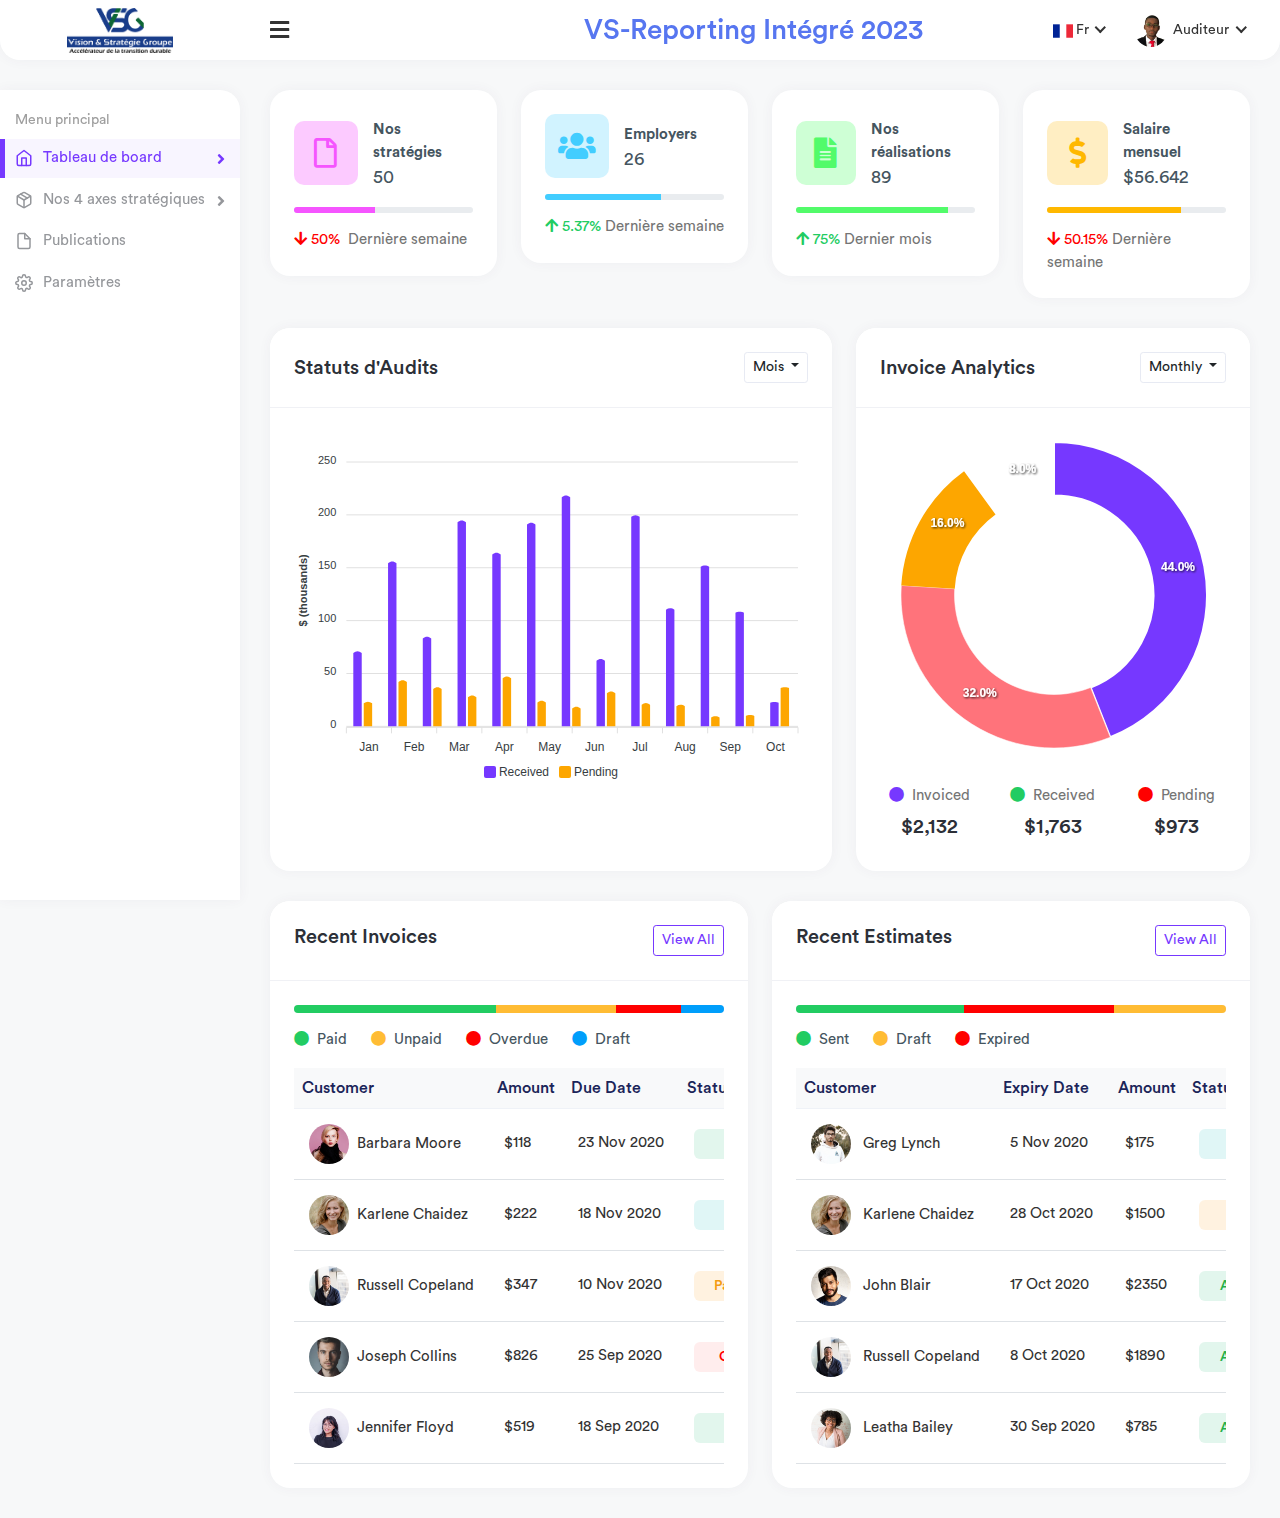
==== index.html @ 3ddac54a "vs_reporting" ====
<!DOCTYPE html>
<html lang="fr">

<head>
    <meta charset="utf-8">
    <meta name="viewport" content="width=device-width, initial-scale=1.0, user-scalable=0">
    <title>VS-Reporting</title>
    <link rel="shortcut icon" href="assets/img/favicon.png">
    <link rel="stylesheet" href="assets/css/bootstrap.min.css">
    <link rel="stylesheet" href="assets/plugins/fontawesome/css/fontawesome.min.css">
    <link rel="stylesheet" href="assets/plugins/fontawesome/css/all.min.css">
    <link rel="stylesheet" href="assets/css/style.css">
</head>
<!-- Header -->

<body class="nk-body bg-lighter npc-default has-sidebar no-touch nk-nio-theme">
    <div class="main-wrapper">
        <div class="header header-one">
            <div class="header-left header-left-one">
                <a href="index.html" class="logo">
                    <img src="assets/img/logoVSG.png" alt="Logo">
                </a>
                <a href="index.html" class="white-logo">
                    <img src="assets/img/logoVSG.png" alt="Logo">
                </a>
                <a href="index.html" class="logo logo-small">
                    <img src="assets/img/SIGLE.png" alt="Logo" width="30" height="30">
                </a>
            </div>
            <a href="javascript:void(0);" id="toggle_btn">
                <i class="fas fa-bars"></i>
            </a>
            <div class="top-nav-search">
                <h3>VS-Reporting Intégré 2023</h3>
            </div>
            <ul class="nav nav-tabs user-menu">
                <li class="nav-item dropdown has-arrow flag-nav">
                    <a class="nav-link dropdown-toggle" data-bs-toggle="dropdown" href="#" role="button">
                        <img src="assets/img/flags/fr.png" alt="" height="20"> <span>Fr</span>
                    </a>
                    <div class="dropdown-menu dropdown-menu-right">
                        <a href="javascript:void(0);" class="dropdown-item">
                            <img src="assets/img/flags/us.png" alt="" height="16"> Eng
                        </a>
                    </div>
                </li>

                <li class="nav-item dropdown has-arrow main-drop">
                    <a href="#" class="dropdown-toggle nav-link" data-bs-toggle="dropdown">
                        <span class="user-img">
                            <img src="assets/img/profiles/Jeh.jpg" alt="">
                            <span class="status online"></span>
                        </span>
                        <span>Auditeur</span>
                    </a>
                    <div class="dropdown-menu">
                        <a class="dropdown-item" href="profile.html"><i data-feather="user" class="me-1"></i>
                            Profile</a>
                        <a class="dropdown-item" href="settings.html"><i data-feather="settings" class="me-1"></i>
                            Paramètres</a>
                        <a class="dropdown-item" href="login.html"><i data-feather="log-out" class="me-1"></i>
                            Se déconnecter</a>
                    </div>
                </li>
            </ul>
        </div>

        <div class="sidebar" id="sidebar">
            <div class="sidebar-inner slimscroll">
                <div id="sidebar-menu" class="sidebar-menu">
                    <ul>
                        <li class="menu-title"><span>Menu principal</span></li>
                        <li class="submenu active">
                            <a href="index.html"><i data-feather="home"></i> <span>Tableau de board</span>
                                <span class="menu-arrow"></span>
                            </a>
                            <ul>
                                <li><a href="invoices.html">Message du Directeur</a></li>
                                <li><a href="invoice-grid.html">Présentation RSE Reporting</a></li>
                            </ul>
                        </li>
                        <li class="submenu">
                            <a href=""><i data-feather="package"></i> <span>Nos 4 axes stratégiques</span>
                                <span class="menu-arrow"></span>
                            </a>
                            <ul>
                                <li><a href="invoices.html">Gouvernance</a></li>
                                <li><a href="invoice-grid.html">Société</a></li>
                                <li><a href="invoice-grid.html">Environnement</a></li>
                                <li><a href="invoice-grid.html">Economie</a></li>
                            </ul>
                        </li>
                        <li>
                            <a href="invoice-items.html"><i data-feather="file"></i> <span>Publications</span></a>
                        </li>
                        
                        <li>
                            <a href="settings.html"><i data-feather="settings"></i> <span>Paramètres</span></a>
                        </li>
                    </ul>
                </div>
            </div>
        </div>

        <div class="page-wrapper">
            <div class="content container-fluid">
                <div class="row">
                    <div class="col-xl-3 col-sm-6 col-12">
                        <div class="card">
                            <div class="card-body">
                                <div class="dash-widget-header">
                                    <span class="dash-widget-icon bg-4">
                                        <i class="far fa-file"></i>
                                    </span>
                                    <div class="dash-count">
                                        <div class="dash-title">Nos stratégies</div>
                                        <div class="dash-counts">
                                            <p>50</p>
                                        </div>
                                    </div>
                                </div>
                                <div class="progress progress-sm mt-3">
                                    <div class="progress-bar bg-8" role="progressbar" style="width: 45%"
                                        aria-valuenow="75" aria-valuemin="0" aria-valuemax="100"></div>
                                </div>
                                <p class="text-muted mt-3 mb-0"><span class="text-danger me-1"><i
                                            class="fas fa-arrow-down me-1"></i>50%</span> Dernière semaine</p>
                            </div>
                        </div>
                    </div>
                    <div class="col-xl-3 col-sm-6 col-12">
                        <div class="card">
                            <div class="card-body">
                                <div class="dash-widget-header">
                                    <span class="dash-widget-icon bg-2">
                                        <i class="fas fa-users"></i>
                                    </span>
                                    <div class="dash-count">
                                        <div class="dash-title">Employers</div>
                                        <div class="dash-counts">
                                            <p>26</p>
                                        </div>
                                    </div>
                                </div>
                                <div class="progress progress-sm mt-3">
                                    <div class="progress-bar bg-6" role="progressbar" style="width: 65%"
                                        aria-valuenow="75" aria-valuemin="0" aria-valuemax="100"></div>
                                </div>
                                <p class="text-muted mt-3 mb-0"><span class="text-success me-1"><i
                                    class="fas fa-arrow-up me-1"></i>5.37%</span>Dernière semaine</p>
                            </div>
                        </div>
                    </div>
                    <div class="col-xl-3 col-sm-6 col-12">
                        <div class="card">
                            <div class="card-body">
                                <div class="dash-widget-header">
                                    <span class="dash-widget-icon bg-3">
                                        <i class="fas fa-file-alt"></i>
                                    </span>
                                    <div class="dash-count">
                                        <div class="dash-title">Nos réalisations</div>
                                        <div class="dash-counts">
                                            <p>89</p>
                                        </div>
                                    </div>
                                </div>
                                <div class="progress progress-sm mt-3">
                                    <div class="progress-bar bg-7" role="progressbar" style="width: 85%"
                                        aria-valuenow="75" aria-valuemin="0" aria-valuemax="100"></div>
                                </div>
                                <p class="text-muted mt-3 mb-0"><span class="text-success me-1"><i
                                    class="fas fa-arrow-up me-1"></i>75%</span>Dernier mois</p>
                            </div>
                        </div>
                    </div>
                    <div class="col-xl-3 col-sm-6 col-12">
                        <div class="card">
                            <div class="card-body">
                                <div class="dash-widget-header">
                                    <span class="dash-widget-icon bg-1">
                                        <i class="fas fa-dollar-sign"></i>
                                    </span>
                                    <div class="dash-count">
                                        <div class="dash-title">Salaire mensuel</div>
                                        <div class="dash-counts">
                                            <p>$56.642</p>
                                        </div>
                                    </div>
                                </div>
                                <div class="progress progress-sm mt-3">
                                    <div class="progress-bar bg-5" role="progressbar" style="width: 75%"
                                        aria-valuenow="75" aria-valuemin="0" aria-valuemax="100"></div>
                                </div>
                                <p class="text-muted mt-3 mb-0"><span class="text-danger me-1"><i
                                    class="fas fa-arrow-down me-1"></i>50.15%</span>Dernière semaine</p>
                            </div>
                        </div>
                    </div>
                </div>
                <div class="row">
                    <div class="col-xl-7 d-flex">
                        <div class="card flex-fill">
                            <div class="card-header">
                                <div class="d-flex justify-content-between align-items-center">
                                    <h5 class="card-title">Statuts d'Audits</h5>
                                    <div class="dropdown">
                                        <button class="btn btn-white btn-sm dropdown-toggle" type="button"
                                            id="dropdownMenuButton" data-bs-toggle="dropdown" aria-expanded="false">
                                            Mois
                                        </button>
                                        <ul class="dropdown-menu" aria-labelledby="dropdownMenuButton">
                                            <li>
                                                <a href="javascript:void(0);" class="dropdown-item">Semaine</a>
                                            </li>
                                            <li>
                                                <a href="javascript:void(0);" class="dropdown-item">Mois</a>
                                            </li>
                                            <li>
                                                <a href="javascript:void(0);" class="dropdown-item">Année</a>
                                            </li>
                                        </ul>
                                    </div>
                                </div>
                            </div>
                            <div class="card-body">
                                <!-- <div class="d-flex align-items-center justify-content-between flex-wrap flex-md-nowrap">
                                    <div class="w-md-100 d-flex align-items-center mb-3 flex-wrap flex-md-nowrap">
                                        <div>
                                            <span>Total Sales</span>
                                            <p class="h3 text-primary me-5">$1000</p>
                                        </div>
                                        <div>
                                            <span>Receipts</span>
                                            <p class="h3 text-success me-5">$1000</p>
                                        </div>
                                        <div>
                                            <span>Expenses</span>
                                            <p class="h3 text-danger me-5">$300</p>
                                        </div>
                                        <div>
                                            <span>Earnings</span>
                                            <p class="h3 text-dark me-5">$700</p>
                                        </div>
                                    </div>
                                </div> -->
                                <div id="sales_chart"></div>
                            </div>
                        </div>
                    </div>
                    <div class="col-xl-5 d-flex">
                        <div class="card flex-fill">
                            <div class="card-header">
                                <div class="d-flex justify-content-between align-items-center">
                                    <h5 class="card-title">Invoice Analytics</h5>
                                    <div class="dropdown">
                                        <button class="btn btn-white btn-sm dropdown-toggle" type="button"
                                            id="dropdownMenuButton1" data-bs-toggle="dropdown" aria-expanded="false">
                                            Monthly
                                        </button>
                                        <ul class="dropdown-menu" aria-labelledby="dropdownMenuButton1">
                                            <li>
                                                <a href="javascript:void(0);" class="dropdown-item">Weekly</a>
                                            </li>
                                            <li>
                                                <a href="javascript:void(0);" class="dropdown-item">Monthly</a>
                                            </li>
                                            <li>
                                                <a href="javascript:void(0);" class="dropdown-item">Yearly</a>
                                            </li>
                                        </ul>
                                    </div>
                                </div>
                            </div>
                            <div class="card-body">
                                <div id="invoice_chart"></div>
                                <div class="text-center text-muted">
                                    <div class="row">
                                        <div class="col-4">
                                            <div class="mt-4">
                                                <p class="mb-2 text-truncate"><i
                                                        class="fas fa-circle text-primary me-1"></i> Invoiced</p>
                                                <h5>$2,132</h5>
                                            </div>
                                        </div>
                                        <div class="col-4">
                                            <div class="mt-4">
                                                <p class="mb-2 text-truncate"><i
                                                        class="fas fa-circle text-success me-1"></i> Received</p>
                                                <h5>$1,763</h5>
                                            </div>
                                        </div>
                                        <div class="col-4">
                                            <div class="mt-4">
                                                <p class="mb-2 text-truncate"><i
                                                        class="fas fa-circle text-danger me-1"></i> Pending</p>
                                                <h5>$973</h5>
                                            </div>
                                        </div>
                                    </div>
                                </div>
                            </div>
                        </div>
                    </div>
                </div>
                <div class="row">
                    <div class="col-md-6 col-sm-6">
                        <div class="card">
                            <div class="card-header">
                                <div class="row">
                                    <div class="col">
                                        <h5 class="card-title">Recent Invoices</h5>
                                    </div>
                                    <div class="col-auto">
                                        <a href="invoices.html" class="btn-right btn btn-sm btn-outline-primary">
                                            View All
                                        </a>
                                    </div>
                                </div>
                            </div>
                            <div class="card-body">
                                <div class="mb-3">
                                    <div class="progress progress-md rounded-pill mb-3">
                                        <div class="progress-bar bg-success" role="progressbar" style="width: 47%"
                                            aria-valuenow="47" aria-valuemin="0" aria-valuemax="100"></div>
                                        <div class="progress-bar bg-warning" role="progressbar" style="width: 28%"
                                            aria-valuenow="28" aria-valuemin="0" aria-valuemax="100"></div>
                                        <div class="progress-bar bg-danger" role="progressbar" style="width: 15%"
                                            aria-valuenow="15" aria-valuemin="0" aria-valuemax="100"></div>
                                        <div class="progress-bar bg-info" role="progressbar" style="width: 10%"
                                            aria-valuenow="10" aria-valuemin="0" aria-valuemax="100"></div>
                                    </div>
                                    <div class="row">
                                        <div class="col-auto">
                                            <i class="fas fa-circle text-success me-1"></i> Paid
                                        </div>
                                        <div class="col-auto">
                                            <i class="fas fa-circle text-warning me-1"></i> Unpaid
                                        </div>
                                        <div class="col-auto">
                                            <i class="fas fa-circle text-danger me-1"></i> Overdue
                                        </div>
                                        <div class="col-auto">
                                            <i class="fas fa-circle text-info me-1"></i> Draft
                                        </div>
                                    </div>
                                </div>
                                <div class="table-responsive">
                                    <table class="table table-stripped table-hover">
                                        <thead class="thead-light">
                                            <tr>
                                                <th>Customer</th>
                                                <th>Amount</th>
                                                <th>Due Date</th>
                                                <th>Status</th>
                                                <th class="text-right">Action</th>
                                            </tr>
                                        </thead>
                                        <tbody>
                                            <tr>
                                                <td>
                                                    <h2 class="table-avatar">
                                                        <a href="profile.html"><img
                                                                class="avatar avatar-sm me-2 avatar-img rounded-circle"
                                                                src="assets/img/profiles/avatar-04.jpg"
                                                                alt="User Image">Barbara Moore</a>
                                                    </h2>
                                                </td>
                                                <td>$118</td>
                                                <td>23 Nov 2020</td>
                                                <td><span class="badge bg-success-light">Paid</span></td>
                                                <td class="text-right">
                                                    <div class="dropdown dropdown-action">
                                                        <a href="#" class="action-icon dropdown-toggle"
                                                            data-bs-toggle="dropdown" aria-expanded="false"><i
                                                                class="fas fa-ellipsis-h"></i></a>
                                                        <div class="dropdown-menu dropdown-menu-right">
                                                            <a class="dropdown-item" href="edit-invoice.html"><i
                                                                    class="far fa-edit me-2"></i>Edit</a>
                                                            <a class="dropdown-item" href="view-invoice.html"><i
                                                                    class="far fa-eye me-2"></i>View</a>
                                                            <a class="dropdown-item" href="javascript:void(0);"><i
                                                                    class="far fa-trash-alt me-2"></i>Delete</a>
                                                            <a class="dropdown-item" href="javascript:void(0);"><i
                                                                    class="far fa-check-circle me-2"></i>Mark as
                                                                sent</a>
                                                            <a class="dropdown-item" href="javascript:void(0);"><i
                                                                    class="far fa-paper-plane me-2"></i>Send Invoice</a>
                                                            <a class="dropdown-item" href="javascript:void(0);"><i
                                                                    class="far fa-copy me-2"></i>Clone Invoice</a>
                                                        </div>
                                                    </div>
                                                </td>
                                            </tr>
                                            <tr>
                                                <td>
                                                    <h2 class="table-avatar">
                                                        <a href="profile.html"><img
                                                                class="avatar avatar-sm me-2 avatar-img rounded-circle"
                                                                src="assets/img/profiles/avatar-06.jpg"
                                                                alt="User Image">Karlene Chaidez</a>
                                                    </h2>
                                                </td>
                                                <td>$222</td>
                                                <td>18 Nov 2020</td>
                                                <td><span class="badge bg-info-light">Sent</span></td>
                                                <td class="text-right">
                                                    <div class="dropdown dropdown-action">
                                                        <a href="#" class="action-icon dropdown-toggle"
                                                            data-bs-toggle="dropdown" aria-expanded="false"><i
                                                                class="fas fa-ellipsis-h"></i></a>
                                                        <div class="dropdown-menu dropdown-menu-right">
                                                            <a class="dropdown-item" href="edit-invoice.html"><i
                                                                    class="far fa-edit me-2"></i>Edit</a>
                                                            <a class="dropdown-item" href="view-invoice.html"><i
                                                                    class="far fa-eye me-2"></i>View</a>
                                                            <a class="dropdown-item" href="javascript:void(0);"><i
                                                                    class="far fa-trash-alt me-2"></i>Delete</a>
                                                            <a class="dropdown-item" href="javascript:void(0);"><i
                                                                    class="far fa-check-circle me-2"></i>Mark as
                                                                sent</a>
                                                            <a class="dropdown-item" href="javascript:void(0);"><i
                                                                    class="far fa-paper-plane me-2"></i>Send Invoice</a>
                                                            <a class="dropdown-item" href="javascript:void(0);"><i
                                                                    class="far fa-copy me-2"></i>Clone Invoice</a>
                                                        </div>
                                                    </div>
                                                </td>
                                            </tr>
                                            <tr>
                                                <td>
                                                    <h2 class="table-avatar">
                                                        <a href="profile.html"><img
                                                                class="avatar avatar-sm me-2 avatar-img rounded-circle"
                                                                src="assets/img/profiles/avatar-08.jpg"
                                                                alt="User Image">Russell Copeland</a>
                                                    </h2>
                                                </td>
                                                <td>$347</td>
                                                <td>10 Nov 2020</td>
                                                <td><span class="badge bg-warning-light">Partially Paid</span></td>
                                                <td class="text-right">
                                                    <div class="dropdown dropdown-action">
                                                        <a href="#" class="action-icon dropdown-toggle"
                                                            data-bs-toggle="dropdown" aria-expanded="false"><i
                                                                class="fas fa-ellipsis-h"></i></a>
                                                        <div class="dropdown-menu dropdown-menu-right">
                                                            <a class="dropdown-item" href="edit-invoice.html"><i
                                                                    class="far fa-edit me-2"></i>Edit</a>
                                                            <a class="dropdown-item" href="view-invoice.html"><i
                                                                    class="far fa-eye me-2"></i>View</a>
                                                            <a class="dropdown-item" href="javascript:void(0);"><i
                                                                    class="far fa-trash-alt me-2"></i>Delete</a>
                                                            <a class="dropdown-item" href="javascript:void(0);"><i
                                                                    class="far fa-check-circle me-2"></i>Mark as
                                                                sent</a>
                                                            <a class="dropdown-item" href="javascript:void(0);"><i
                                                                    class="far fa-paper-plane me-2"></i>Send Invoice</a>
                                                            <a class="dropdown-item" href="javascript:void(0);"><i
                                                                    class="far fa-copy me-2"></i>Clone Invoice</a>
                                                        </div>
                                                    </div>
                                                </td>
                                            </tr>
                                            <tr>
                                                <td>
                                                    <h2 class="table-avatar">
                                                        <a href="profile.html"><img
                                                                class="avatar avatar-sm me-2 avatar-img rounded-circle"
                                                                src="assets/img/profiles/avatar-10.jpg"
                                                                alt="User Image">Joseph Collins</a>
                                                    </h2>
                                                </td>
                                                <td>$826</td>
                                                <td>25 Sep 2020</td>
                                                <td><span class="badge bg-danger-light">Overdue</span></td>
                                                <td class="text-right">
                                                    <div class="dropdown dropdown-action">
                                                        <a href="#" class="action-icon dropdown-toggle"
                                                            data-bs-toggle="dropdown" aria-expanded="false"><i
                                                                class="fas fa-ellipsis-h"></i></a>
                                                        <div class="dropdown-menu dropdown-menu-right">
                                                            <a class="dropdown-item" href="edit-invoice.html"><i
                                                                    class="far fa-edit me-2"></i>Edit</a>
                                                            <a class="dropdown-item" href="view-invoice.html"><i
                                                                    class="far fa-eye me-2"></i>View</a>
                                                            <a class="dropdown-item" href="javascript:void(0);"><i
                                                                    class="far fa-trash-alt me-2"></i>Delete</a>
                                                            <a class="dropdown-item" href="javascript:void(0);"><i
                                                                    class="far fa-check-circle me-2"></i>Mark as
                                                                sent</a>
                                                            <a class="dropdown-item" href="javascript:void(0);"><i
                                                                    class="far fa-paper-plane me-2"></i>Send Invoice</a>
                                                            <a class="dropdown-item" href="javascript:void(0);"><i
                                                                    class="far fa-copy me-2"></i>Clone Invoice</a>
                                                        </div>
                                                    </div>
                                                </td>
                                            </tr>
                                            <tr>
                                                <td>
                                                    <h2 class="table-avatar">
                                                        <a href="profile.html"><img
                                                                class="avatar avatar-sm me-2 avatar-img rounded-circle"
                                                                src="assets/img/profiles/avatar-11.jpg"
                                                                alt="User Image">Jennifer Floyd</a>
                                                    </h2>
                                                </td>
                                                <td>$519</td>
                                                <td>18 Sep 2020</td>
                                                <td><span class="badge bg-success-light">Paid</span></td>
                                                <td class="text-right">
                                                    <div class="dropdown dropdown-action">
                                                        <a href="#" class="action-icon dropdown-toggle"
                                                            data-bs-toggle="dropdown" aria-expanded="false"><i
                                                                class="fas fa-ellipsis-h"></i></a>
                                                        <div class="dropdown-menu dropdown-menu-right">
                                                            <a class="dropdown-item" href="edit-invoice.html"><i
                                                                    class="far fa-edit me-2"></i>Edit</a>
                                                            <a class="dropdown-item" href="view-invoice.html"><i
                                                                    class="far fa-eye me-2"></i>View</a>
                                                            <a class="dropdown-item" href="javascript:void(0);"><i
                                                                    class="far fa-trash-alt me-2"></i>Delete</a>
                                                            <a class="dropdown-item" href="javascript:void(0);"><i
                                                                    class="far fa-check-circle me-2"></i>Mark as
                                                                sent</a>
                                                            <a class="dropdown-item" href="javascript:void(0);"><i
                                                                    class="far fa-paper-plane me-2"></i>Send Invoice</a>
                                                            <a class="dropdown-item" href="javascript:void(0);"><i
                                                                    class="far fa-copy me-2"></i>Clone Invoice</a>
                                                        </div>
                                                    </div>
                                                </td>
                                            </tr>
                                        </tbody>
                                    </table>
                                </div>
                            </div>
                        </div>
                    </div>
                    <div class="col-md-6 col-sm-6">
                        <div class="card">
                            <div class="card-header">
                                <div class="row">
                                    <div class="col">
                                        <h5 class="card-title">Recent Estimates</h5>
                                    </div>
                                    <div class="col-auto">
                                        <a href="estimates.html" class="btn-right btn btn-sm btn-outline-primary">
                                            View All
                                        </a>
                                    </div>
                                </div>
                            </div>
                            <div class="card-body">
                                <div class="mb-3">
                                    <div class="progress progress-md rounded-pill mb-3">
                                        <div class="progress-bar bg-success" role="progressbar" style="width: 39%"
                                            aria-valuenow="39" aria-valuemin="0" aria-valuemax="100"></div>
                                        <div class="progress-bar bg-danger" role="progressbar" style="width: 35%"
                                            aria-valuenow="35" aria-valuemin="0" aria-valuemax="100"></div>
                                        <div class="progress-bar bg-warning" role="progressbar" style="width: 26%"
                                            aria-valuenow="26" aria-valuemin="0" aria-valuemax="100"></div>
                                    </div>
                                    <div class="row">
                                        <div class="col-auto">
                                            <i class="fas fa-circle text-success me-1"></i> Sent
                                        </div>
                                        <div class="col-auto">
                                            <i class="fas fa-circle text-warning me-1"></i> Draft
                                        </div>
                                        <div class="col-auto">
                                            <i class="fas fa-circle text-danger me-1"></i> Expired
                                        </div>
                                    </div>
                                </div>
                                <div class="table-responsive">
                                    <table class="table table-hover">
                                        <thead class="thead-light">
                                            <tr>
                                                <th>Customer</th>
                                                <th>Expiry Date</th>
                                                <th>Amount</th>
                                                <th>Status</th>
                                                <th class="text-right">Action</th>
                                            </tr>
                                        </thead>
                                        <tbody>
                                            <tr>
                                                <td>
                                                    <h2 class="table-avatar">
                                                        <a href="profile.html"><img
                                                                class="avatar avatar-sm me-2 avatar-img rounded-circle"
                                                                src="assets/img/profiles/avatar-05.jpg"
                                                                alt="User Image"> Greg Lynch</a>
                                                    </h2>
                                                </td>
                                                <td>5 Nov 2020</td>
                                                <td>$175</td>
                                                <td><span class="badge bg-info-light">Sent</span></td>
                                                <td class="text-right">
                                                    <div class="dropdown dropdown-action">
                                                        <a href="#" class="action-icon dropdown-toggle"
                                                            data-bs-toggle="dropdown" aria-expanded="false"><i
                                                                class="fas fa-ellipsis-h"></i></a>
                                                        <div class="dropdown-menu dropdown-menu-right">
                                                            <a class="dropdown-item" href="edit-invoice.html"><i
                                                                    class="far fa-edit me-2"></i>Edit</a>
                                                            <a class="dropdown-item" href="javascript:void(0);"><i
                                                                    class="far fa-trash-alt me-2"></i>Delete</a>
                                                            <a class="dropdown-item" href="view-estimate.html"><i
                                                                    class="far fa-eye me-2"></i>View</a>
                                                            <a class="dropdown-item" href="javascript:void(0);"><i
                                                                    class="far fa-file-alt me-2"></i>Convert to
                                                                Invoice</a>
                                                            <a class="dropdown-item" href="javascript:void(0);"><i
                                                                    class="far fa-check-circle me-2"></i>Mark as
                                                                sent</a>
                                                            <a class="dropdown-item" href="javascript:void(0);"><i
                                                                    class="far fa-paper-plane me-2"></i>Send
                                                                Estimate</a>
                                                            <a class="dropdown-item" href="javascript:void(0);"><i
                                                                    class="far fa-check-circle me-2"></i>Mark as
                                                                Accepted</a>
                                                            <a class="dropdown-item" href="javascript:void(0);"><i
                                                                    class="far fa-times-circle me-2"></i>Mark as
                                                                Rejected</a>
                                                        </div>
                                                    </div>
                                                </td>
                                            </tr>
                                            <tr>
                                                <td>
                                                    <h2 class="table-avatar">
                                                        <a href="profile.html"><img
                                                                class="avatar avatar-sm me-2 avatar-img rounded-circle"
                                                                src="assets/img/profiles/avatar-06.jpg"
                                                                alt="User Image"> Karlene Chaidez</a>
                                                    </h2>
                                                </td>
                                                <td>28 Oct 2020</td>
                                                <td>$1500</td>
                                                <td><span class="badge bg-warning-light">Expired</span></td>
                                                <td class="text-right">
                                                    <div class="dropdown dropdown-action">
                                                        <a href="#" class="action-icon dropdown-toggle"
                                                            data-bs-toggle="dropdown" aria-expanded="false"><i
                                                                class="fas fa-ellipsis-h"></i></a>
                                                        <div class="dropdown-menu dropdown-menu-right">
                                                            <a class="dropdown-item" href="edit-invoice.html"><i
                                                                    class="far fa-edit me-2"></i>Edit</a>
                                                            <a class="dropdown-item" href="javascript:void(0);"><i
                                                                    class="far fa-trash-alt me-2"></i>Delete</a>
                                                            <a class="dropdown-item" href="view-estimate.html"><i
                                                                    class="far fa-eye me-2"></i>View</a>
                                                            <a class="dropdown-item" href="javascript:void(0);"><i
                                                                    class="far fa-file-alt me-2"></i>Convert to
                                                                Invoice</a>
                                                            <a class="dropdown-item" href="javascript:void(0);"><i
                                                                    class="far fa-check-circle me-2"></i>Mark as
                                                                sent</a>
                                                            <a class="dropdown-item" href="javascript:void(0);"><i
                                                                    class="far fa-paper-plane me-2"></i>Send
                                                                Estimate</a>
                                                            <a class="dropdown-item" href="javascript:void(0);"><i
                                                                    class="far fa-check-circle me-2"></i>Mark as
                                                                Accepted</a>
                                                            <a class="dropdown-item" href="javascript:void(0);"><i
                                                                    class="far fa-times-circle me-2"></i>Mark as
                                                                Rejected</a>
                                                        </div>
                                                    </div>
                                                </td>
                                            </tr>
                                            <tr>
                                                <td>
                                                    <h2 class="table-avatar">
                                                        <a href="profile.html"><img
                                                                class="avatar avatar-sm me-2 avatar-img rounded-circle"
                                                                src="assets/img/profiles/avatar-07.jpg"
                                                                alt="User Image"> John Blair</a>
                                                    </h2>
                                                </td>
                                                <td>17 Oct 2020</td>
                                                <td>$2350</td>
                                                <td><span class="badge bg-success-light">Accepted</span></td>
                                                <td class="text-right">
                                                    <div class="dropdown dropdown-action">
                                                        <a href="#" class="action-icon dropdown-toggle"
                                                            data-bs-toggle="dropdown" aria-expanded="false"><i
                                                                class="fas fa-ellipsis-h"></i></a>
                                                        <div class="dropdown-menu dropdown-menu-right">
                                                            <a class="dropdown-item" href="edit-invoice.html"><i
                                                                    class="far fa-edit me-2"></i>Edit</a>
                                                            <a class="dropdown-item" href="javascript:void(0);"><i
                                                                    class="far fa-trash-alt me-2"></i>Delete</a>
                                                            <a class="dropdown-item" href="view-estimate.html"><i
                                                                    class="far fa-eye me-2"></i>View</a>
                                                            <a class="dropdown-item" href="javascript:void(0);"><i
                                                                    class="far fa-file-alt me-2"></i>Convert to
                                                                Invoice</a>
                                                            <a class="dropdown-item" href="javascript:void(0);"><i
                                                                    class="far fa-check-circle me-2"></i>Mark as
                                                                sent</a>
                                                            <a class="dropdown-item" href="javascript:void(0);"><i
                                                                    class="far fa-paper-plane me-2"></i>Send
                                                                Estimate</a>
                                                            <a class="dropdown-item" href="javascript:void(0);"><i
                                                                    class="far fa-check-circle me-2"></i>Mark as
                                                                Accepted</a>
                                                            <a class="dropdown-item" href="javascript:void(0);"><i
                                                                    class="far fa-times-circle me-2"></i>Mark as
                                                                Rejected</a>
                                                        </div>
                                                    </div>
                                                </td>
                                            </tr>
                                            <tr>
                                                <td>
                                                    <h2 class="table-avatar">
                                                        <a href="profile.html"><img
                                                                class="avatar avatar-sm me-2 avatar-img rounded-circle"
                                                                src="assets/img/profiles/avatar-08.jpg"
                                                                alt="User Image"> Russell Copeland</a>
                                                    </h2>
                                                </td>
                                                <td>8 Oct 2020</td>
                                                <td>$1890</td>
                                                <td><span class="badge bg-success-light">Accepted</span></td>
                                                <td class="text-right">
                                                    <div class="dropdown dropdown-action">
                                                        <a href="#" class="action-icon dropdown-toggle"
                                                            data-bs-toggle="dropdown" aria-expanded="false"><i
                                                                class="fas fa-ellipsis-h"></i></a>
                                                        <div class="dropdown-menu dropdown-menu-right">
                                                            <a class="dropdown-item" href="edit-invoice.html"><i
                                                                    class="far fa-edit me-2"></i>Edit</a>
                                                            <a class="dropdown-item" href="javascript:void(0);"><i
                                                                    class="far fa-trash-alt me-2"></i>Delete</a>
                                                            <a class="dropdown-item" href="view-estimate.html"><i
                                                                    class="far fa-eye me-2"></i>View</a>
                                                            <a class="dropdown-item" href="javascript:void(0);"><i
                                                                    class="far fa-file-alt me-2"></i>Convert to
                                                                Invoice</a>
                                                            <a class="dropdown-item" href="javascript:void(0);"><i
                                                                    class="far fa-check-circle me-2"></i>Mark as
                                                                sent</a>
                                                            <a class="dropdown-item" href="javascript:void(0);"><i
                                                                    class="far fa-paper-plane me-2"></i>Send
                                                                Estimate</a>
                                                            <a class="dropdown-item" href="javascript:void(0);"><i
                                                                    class="far fa-check-circle me-2"></i>Mark as
                                                                Accepted</a>
                                                            <a class="dropdown-item" href="javascript:void(0);"><i
                                                                    class="far fa-times-circle me-2"></i>Mark as
                                                                Rejected</a>
                                                        </div>
                                                    </div>
                                                </td>
                                            </tr>
                                            <tr>
                                                <td>
                                                    <h2 class="table-avatar">
                                                        <a href="profile.html"><img
                                                                class="avatar avatar-sm me-2 avatar-img rounded-circle"
                                                                src="assets/img/profiles/avatar-09.jpg"
                                                                alt="User Image"> Leatha Bailey</a>
                                                    </h2>
                                                </td>
                                                <td>30 Sep 2020</td>
                                                <td>$785</td>
                                                <td><span class="badge bg-success-light">Accepted</span></td>
                                                <td class="text-right">
                                                    <div class="dropdown dropdown-action">
                                                        <a href="#" class="action-icon dropdown-toggle"
                                                            data-bs-toggle="dropdown" aria-expanded="false"><i
                                                                class="fas fa-ellipsis-h"></i></a>
                                                        <div class="dropdown-menu dropdown-menu-right">
                                                            <a class="dropdown-item" href="edit-invoice.html"><i
                                                                    class="far fa-edit me-2"></i>Edit</a>
                                                            <a class="dropdown-item" href="javascript:void(0);"><i
                                                                    class="far fa-trash-alt me-2"></i>Delete</a>
                                                            <a class="dropdown-item" href="view-estimate.html"><i
                                                                    class="far fa-eye me-2"></i>View</a>
                                                            <a class="dropdown-item" href="javascript:void(0);"><i
                                                                    class="far fa-file-alt me-2"></i>Convert to
                                                                Invoice</a>
                                                            <a class="dropdown-item" href="javascript:void(0);"><i
                                                                    class="far fa-check-circle me-2"></i>Mark as
                                                                sent</a>
                                                            <a class="dropdown-item" href="javascript:void(0);"><i
                                                                    class="far fa-paper-plane me-2"></i>Send
                                                                Estimate</a>
                                                            <a class="dropdown-item" href="javascript:void(0);"><i
                                                                    class="far fa-check-circle me-2"></i>Mark as
                                                                Accepted</a>
                                                            <a class="dropdown-item" href="javascript:void(0);"><i
                                                                    class="far fa-times-circle me-2"></i>Mark as
                                                                Rejected</a>
                                                        </div>
                                                    </div>
                                                </td>
                                            </tr>
                                        </tbody>
                                    </table>
                                </div>
                            </div>
                        </div>
                    </div>
                </div>
            </div>
        </div>
    </div>

    <script src="assets/js/jquery-3.6.0.min.js"></script>
    <script src="assets/js/bootstrap.bundle.min.js"></script>
    <script src="assets/js/feather.min.js"></script>
    <script src="assets/plugins/slimscroll/jquery.slimscroll.min.js"></script>
    <script src="assets/plugins/apexchart/apexcharts.min.js"></script>
    <script src="assets/plugins/apexchart/chart-data.js"></script>
    <script src="assets/js/script.js"></script>
</body>

</html>
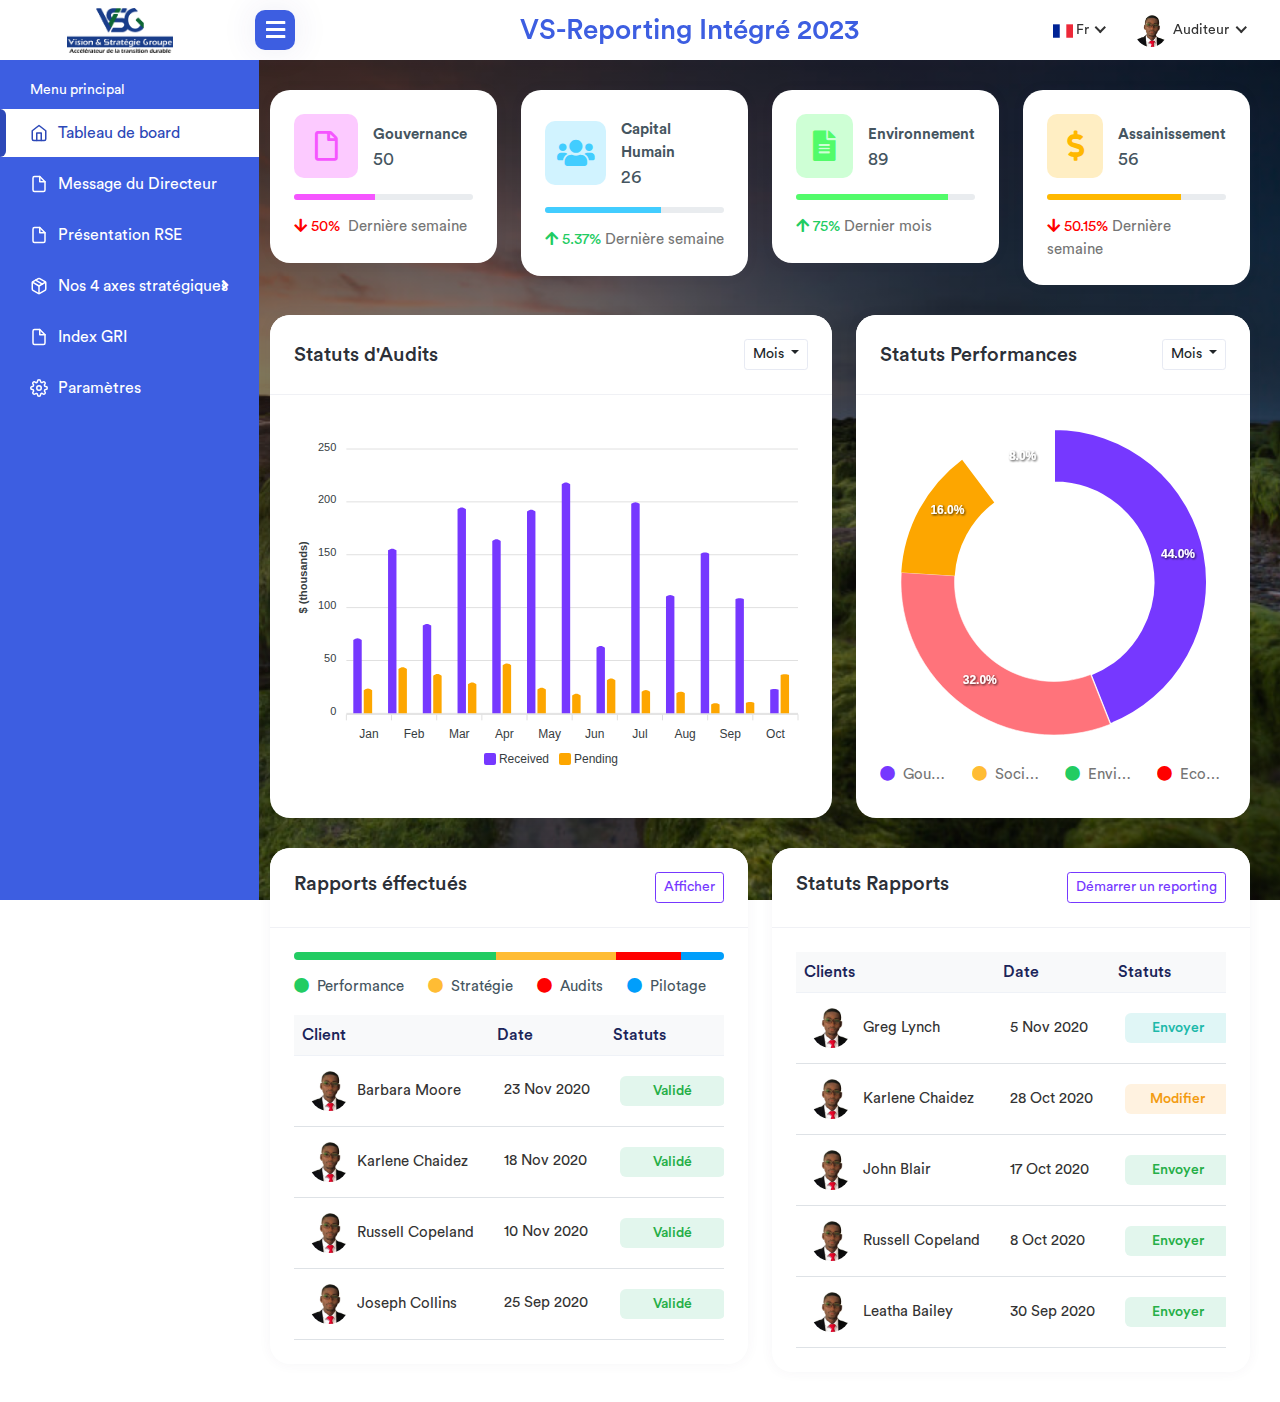
==== commit dfb95cce: "Second commit" ====
--- a/index.html
+++ b/index.html
@@ -1,20 +1,19 @@
 <!DOCTYPE html>
 <html lang="fr">
-
 <head>
     <meta charset="utf-8">
     <meta name="viewport" content="width=device-width, initial-scale=1.0, user-scalable=0">
     <title>VS-Reporting</title>
-    <link rel="shortcut icon" href="assets/img/favicon.png">
+    <link rel="shortcut icon" href="assets/img/SIGLE-FOND.png">
     <link rel="stylesheet" href="assets/css/bootstrap.min.css">
     <link rel="stylesheet" href="assets/plugins/fontawesome/css/fontawesome.min.css">
     <link rel="stylesheet" href="assets/plugins/fontawesome/css/all.min.css">
     <link rel="stylesheet" href="assets/css/style.css">
 </head>
-<!-- Header -->
 
 <body class="nk-body bg-lighter npc-default has-sidebar no-touch nk-nio-theme">
     <div class="main-wrapper">
+        <!-- Header-Menu -->
         <div class="header header-one">
             <div class="header-left header-left-one">
                 <a href="index.html" class="logo">
@@ -64,34 +63,36 @@
                 </li>
             </ul>
         </div>
-
+        <!-- Header-Menu -->
+        
+        <!-- Sidebar-Menu -->
         <div class="sidebar" id="sidebar">
             <div class="sidebar-inner slimscroll">
                 <div id="sidebar-menu" class="sidebar-menu">
                     <ul>
                         <li class="menu-title"><span>Menu principal</span></li>
-                        <li class="submenu active">
-                            <a href="index.html"><i data-feather="home"></i> <span>Tableau de board</span>
-                                <span class="menu-arrow"></span>
-                            </a>
-                            <ul>
-                                <li><a href="invoices.html">Message du Directeur</a></li>
-                                <li><a href="invoice-grid.html">Présentation RSE Reporting</a></li>
-                            </ul>
+                        <li class="active">
+                            <a href="index.html"><i data-feather="home"></i> <span>Tableau de board</span></a>
+                        </li>
+                        <li>
+                            <a href="blog-details.html"><i data-feather="file"></i> <span>Message du Directeur</span></a>
+                        </li>
+                        <li>
+                            <a href="blog.html"><i data-feather="file"></i> <span>Présentation RSE</span></a>
                         </li>
                         <li class="submenu">
                             <a href=""><i data-feather="package"></i> <span>Nos 4 axes stratégiques</span>
                                 <span class="menu-arrow"></span>
                             </a>
                             <ul>
-                                <li><a href="invoices.html">Gouvernance</a></li>
-                                <li><a href="invoice-grid.html">Société</a></li>
-                                <li><a href="invoice-grid.html">Environnement</a></li>
-                                <li><a href="invoice-grid.html">Economie</a></li>
+                                <li><a href="pending-blog.html">Gouvernance</a></li>
+                                <li><a href="pending-blog.html">Société</a></li>
+                                <li><a href="pending-blog.html">Environnement</a></li>
+                                <li><a href="pending-blog.html">Economie</a></li>
                             </ul>
                         </li>
                         <li>
-                            <a href="invoice-items.html"><i data-feather="file"></i> <span>Publications</span></a>
+                            <a href="view-invoice.html"><i data-feather="file"></i> <span>Index GRI</span></a>
                         </li>
                         
                         <li>
@@ -101,6 +102,7 @@
                 </div>
             </div>
         </div>
+        <!-- Sidebar-Menu -->
 
         <div class="page-wrapper">
             <div class="content container-fluid">
@@ -113,7 +115,7 @@
                                         <i class="far fa-file"></i>
                                     </span>
                                     <div class="dash-count">
-                                        <div class="dash-title">Nos stratégies</div>
+                                        <div class="dash-title">Gouvernance</div>
                                         <div class="dash-counts">
                                             <p>50</p>
                                         </div>
@@ -136,7 +138,7 @@
                                         <i class="fas fa-users"></i>
                                     </span>
                                     <div class="dash-count">
-                                        <div class="dash-title">Employers</div>
+                                        <div class="dash-title">Capital Humain</div>
                                         <div class="dash-counts">
                                             <p>26</p>
                                         </div>
@@ -159,7 +161,7 @@
                                         <i class="fas fa-file-alt"></i>
                                     </span>
                                     <div class="dash-count">
-                                        <div class="dash-title">Nos réalisations</div>
+                                        <div class="dash-title">Environnement</div>
                                         <div class="dash-counts">
                                             <p>89</p>
                                         </div>
@@ -182,9 +184,9 @@
                                         <i class="fas fa-dollar-sign"></i>
                                     </span>
                                     <div class="dash-count">
-                                        <div class="dash-title">Salaire mensuel</div>
+                                        <div class="dash-title">Assainissement</div>
                                         <div class="dash-counts">
-                                            <p>$56.642</p>
+                                            <p>56</p>
                                         </div>
                                     </div>
                                 </div>
@@ -224,26 +226,6 @@
                                 </div>
                             </div>
                             <div class="card-body">
-                                <!-- <div class="d-flex align-items-center justify-content-between flex-wrap flex-md-nowrap">
-                                    <div class="w-md-100 d-flex align-items-center mb-3 flex-wrap flex-md-nowrap">
-                                        <div>
-                                            <span>Total Sales</span>
-                                            <p class="h3 text-primary me-5">$1000</p>
-                                        </div>
-                                        <div>
-                                            <span>Receipts</span>
-                                            <p class="h3 text-success me-5">$1000</p>
-                                        </div>
-                                        <div>
-                                            <span>Expenses</span>
-                                            <p class="h3 text-danger me-5">$300</p>
-                                        </div>
-                                        <div>
-                                            <span>Earnings</span>
-                                            <p class="h3 text-dark me-5">$700</p>
-                                        </div>
-                                    </div>
-                                </div> -->
                                 <div id="sales_chart"></div>
                             </div>
                         </div>
@@ -252,21 +234,21 @@
                         <div class="card flex-fill">
                             <div class="card-header">
                                 <div class="d-flex justify-content-between align-items-center">
-                                    <h5 class="card-title">Invoice Analytics</h5>
+                                    <h5 class="card-title">Statuts Performances</h5>
                                     <div class="dropdown">
                                         <button class="btn btn-white btn-sm dropdown-toggle" type="button"
                                             id="dropdownMenuButton1" data-bs-toggle="dropdown" aria-expanded="false">
-                                            Monthly
+                                            Mois
                                         </button>
                                         <ul class="dropdown-menu" aria-labelledby="dropdownMenuButton1">
                                             <li>
-                                                <a href="javascript:void(0);" class="dropdown-item">Weekly</a>
+                                                <a href="javascript:void(0);" class="dropdown-item">Semaines</a>
                                             </li>
                                             <li>
-                                                <a href="javascript:void(0);" class="dropdown-item">Monthly</a>
+                                                <a href="javascript:void(0);" class="dropdown-item">Mois</a>
                                             </li>
                                             <li>
-                                                <a href="javascript:void(0);" class="dropdown-item">Yearly</a>
+                                                <a href="javascript:void(0);" class="dropdown-item">Année</a>
                                             </li>
                                         </ul>
                                     </div>
@@ -276,25 +258,28 @@
                                 <div id="invoice_chart"></div>
                                 <div class="text-center text-muted">
                                     <div class="row">
-                                        <div class="col-4">
-                                            <div class="mt-4">
+                                        <div class="col-3">
+                                            <div class="mt-3">
                                                 <p class="mb-2 text-truncate"><i
-                                                        class="fas fa-circle text-primary me-1"></i> Invoiced</p>
-                                                <h5>$2,132</h5>
+                                                        class="fas fa-circle text-primary me-1"></i> Gouvernance</p>
                                             </div>
                                         </div>
-                                        <div class="col-4">
-                                            <div class="mt-4">
+                                        <div class="col-3">
+                                            <div class="mt-3">
                                                 <p class="mb-2 text-truncate"><i
-                                                        class="fas fa-circle text-success me-1"></i> Received</p>
-                                                <h5>$1,763</h5>
+                                                        class="fas fa-circle text-warning me-1"></i> Société</p>
                                             </div>
                                         </div>
-                                        <div class="col-4">
-                                            <div class="mt-4">
+                                        <div class="col-3">
+                                            <div class="mt-3">
                                                 <p class="mb-2 text-truncate"><i
-                                                        class="fas fa-circle text-danger me-1"></i> Pending</p>
-                                                <h5>$973</h5>
+                                                        class="fas fa-circle text-success me-1"></i> Environnement</p>
+                                            </div>
+                                        </div>
+                                        <div class="col-3">
+                                            <div class="mt-3">
+                                                <p class="mb-2 text-truncate"><i
+                                                        class="fas fa-circle text-danger me-1"></i> Economie</p>
                                             </div>
                                         </div>
                                     </div>
@@ -309,11 +294,11 @@
                             <div class="card-header">
                                 <div class="row">
                                     <div class="col">
-                                        <h5 class="card-title">Recent Invoices</h5>
+                                        <h5 class="card-title">Rapports éffectués</h5>
                                     </div>
                                     <div class="col-auto">
                                         <a href="invoices.html" class="btn-right btn btn-sm btn-outline-primary">
-                                            View All
+                                            Afficher
                                         </a>
                                     </div>
                                 </div>
@@ -332,16 +317,16 @@
                                     </div>
                                     <div class="row">
                                         <div class="col-auto">
-                                            <i class="fas fa-circle text-success me-1"></i> Paid
+                                            <i class="fas fa-circle text-success me-1"></i> Performance
                                         </div>
                                         <div class="col-auto">
-                                            <i class="fas fa-circle text-warning me-1"></i> Unpaid
+                                            <i class="fas fa-circle text-warning me-1"></i> Stratégie
                                         </div>
                                         <div class="col-auto">
-                                            <i class="fas fa-circle text-danger me-1"></i> Overdue
+                                            <i class="fas fa-circle text-danger me-1"></i> Audits
                                         </div>
                                         <div class="col-auto">
-                                            <i class="fas fa-circle text-info me-1"></i> Draft
+                                            <i class="fas fa-circle text-info me-1"></i> Pilotage
                                         </div>
                                     </div>
                                 </div>
@@ -349,10 +334,9 @@
                                     <table class="table table-stripped table-hover">
                                         <thead class="thead-light">
                                             <tr>
-                                                <th>Customer</th>
-                                                <th>Amount</th>
-                                                <th>Due Date</th>
-                                                <th>Status</th>
+                                                <th>Client</th>
+                                                <th>Date</th>
+                                                <th>Statuts</th>
                                                 <th class="text-right">Action</th>
                                             </tr>
                                         </thead>
@@ -362,172 +346,121 @@
                                                     <h2 class="table-avatar">
                                                         <a href="profile.html"><img
                                                                 class="avatar avatar-sm me-2 avatar-img rounded-circle"
-                                                                src="assets/img/profiles/avatar-04.jpg"
+                                                                src="assets/img/profiles/Jeh.jpg"
                                                                 alt="User Image">Barbara Moore</a>
                                                     </h2>
                                                 </td>
-                                                <td>$118</td>
                                                 <td>23 Nov 2020</td>
-                                                <td><span class="badge bg-success-light">Paid</span></td>
-                                                <td class="text-right">
-                                                    <div class="dropdown dropdown-action">
-                                                        <a href="#" class="action-icon dropdown-toggle"
-                                                            data-bs-toggle="dropdown" aria-expanded="false"><i
-                                                                class="fas fa-ellipsis-h"></i></a>
-                                                        <div class="dropdown-menu dropdown-menu-right">
-                                                            <a class="dropdown-item" href="edit-invoice.html"><i
-                                                                    class="far fa-edit me-2"></i>Edit</a>
+                                                <td><span class="badge bg-success-light">Validé</span></td>
+                                                <td class="text-right">
+                                                    <div class="dropdown dropdown-action">
+                                                        <a href="#" class="action-icon dropdown-toggle"
+                                                            data-bs-toggle="dropdown" aria-expanded="false"><i
+                                                                class="fas fa-ellipsis-h"></i></a>
+                                                        <div class="dropdown-menu dropdown-menu-right">
+                                                            <a class="dropdown-item" href="edit-invoice.html"><i
+                                                                    class="far fa-edit me-2"></i>Modifier</a>
                                                             <a class="dropdown-item" href="view-invoice.html"><i
-                                                                    class="far fa-eye me-2"></i>View</a>
-                                                            <a class="dropdown-item" href="javascript:void(0);"><i
-                                                                    class="far fa-trash-alt me-2"></i>Delete</a>
-                                                            <a class="dropdown-item" href="javascript:void(0);"><i
-                                                                    class="far fa-check-circle me-2"></i>Mark as
-                                                                sent</a>
-                                                            <a class="dropdown-item" href="javascript:void(0);"><i
-                                                                    class="far fa-paper-plane me-2"></i>Send Invoice</a>
-                                                            <a class="dropdown-item" href="javascript:void(0);"><i
-                                                                    class="far fa-copy me-2"></i>Clone Invoice</a>
-                                                        </div>
-                                                    </div>
-                                                </td>
-                                            </tr>
-                                            <tr>
-                                                <td>
-                                                    <h2 class="table-avatar">
-                                                        <a href="profile.html"><img
-                                                                class="avatar avatar-sm me-2 avatar-img rounded-circle"
-                                                                src="assets/img/profiles/avatar-06.jpg"
+                                                                    class="far fa-eye me-2"></i>Voir</a>
+                                                            <a class="dropdown-item" href="javascript:void(0);"><i
+                                                                    class="far fa-trash-alt me-2"></i>Supprimer</a>
+                                                            <a class="dropdown-item" href="javascript:void(0);"><i
+                                                                    class="far fa-check-circle me-2"></i>Marquer envoyer</a>
+                                                            <a class="dropdown-item" href="javascript:void(0);"><i
+                                                                    class="far fa-paper-plane me-2"></i>Envoyer</a>
+                                                        </div>
+                                                    </div>
+                                                </td>
+                                            </tr>
+                                            <tr>
+                                                <td>
+                                                    <h2 class="table-avatar">
+                                                        <a href="profile.html"><img
+                                                                class="avatar avatar-sm me-2 avatar-img rounded-circle"
+                                                                src="assets/img/profiles/Jeh.jpg"
                                                                 alt="User Image">Karlene Chaidez</a>
                                                     </h2>
                                                 </td>
-                                                <td>$222</td>
                                                 <td>18 Nov 2020</td>
-                                                <td><span class="badge bg-info-light">Sent</span></td>
-                                                <td class="text-right">
-                                                    <div class="dropdown dropdown-action">
-                                                        <a href="#" class="action-icon dropdown-toggle"
-                                                            data-bs-toggle="dropdown" aria-expanded="false"><i
-                                                                class="fas fa-ellipsis-h"></i></a>
-                                                        <div class="dropdown-menu dropdown-menu-right">
-                                                            <a class="dropdown-item" href="edit-invoice.html"><i
-                                                                    class="far fa-edit me-2"></i>Edit</a>
+                                                <td><span class="badge bg-success-light">Validé</span></td>
+                                                <td class="text-right">
+                                                    <div class="dropdown dropdown-action">
+                                                        <a href="#" class="action-icon dropdown-toggle"
+                                                            data-bs-toggle="dropdown" aria-expanded="false"><i
+                                                                class="fas fa-ellipsis-h"></i></a>
+                                                        <div class="dropdown-menu dropdown-menu-right">
+                                                            <a class="dropdown-item" href="edit-invoice.html"><i
+                                                                    class="far fa-edit me-2"></i>Modifier</a>
                                                             <a class="dropdown-item" href="view-invoice.html"><i
-                                                                    class="far fa-eye me-2"></i>View</a>
-                                                            <a class="dropdown-item" href="javascript:void(0);"><i
-                                                                    class="far fa-trash-alt me-2"></i>Delete</a>
-                                                            <a class="dropdown-item" href="javascript:void(0);"><i
-                                                                    class="far fa-check-circle me-2"></i>Mark as
-                                                                sent</a>
-                                                            <a class="dropdown-item" href="javascript:void(0);"><i
-                                                                    class="far fa-paper-plane me-2"></i>Send Invoice</a>
-                                                            <a class="dropdown-item" href="javascript:void(0);"><i
-                                                                    class="far fa-copy me-2"></i>Clone Invoice</a>
-                                                        </div>
-                                                    </div>
-                                                </td>
-                                            </tr>
-                                            <tr>
-                                                <td>
-                                                    <h2 class="table-avatar">
-                                                        <a href="profile.html"><img
-                                                                class="avatar avatar-sm me-2 avatar-img rounded-circle"
-                                                                src="assets/img/profiles/avatar-08.jpg"
+                                                                    class="far fa-eye me-2"></i>Voir</a>
+                                                            <a class="dropdown-item" href="javascript:void(0);"><i
+                                                                    class="far fa-trash-alt me-2"></i>Supprimer</a>
+                                                            <a class="dropdown-item" href="javascript:void(0);"><i
+                                                                    class="far fa-check-circle me-2"></i>Marquer envoyer</a>
+                                                            <a class="dropdown-item" href="javascript:void(0);"><i
+                                                                    class="far fa-paper-plane me-2"></i>Envoyer</a>
+                                                        </div>
+                                                    </div>
+                                                </td>
+                                            </tr>
+                                            <tr>
+                                                <td>
+                                                    <h2 class="table-avatar">
+                                                        <a href="profile.html"><img
+                                                                class="avatar avatar-sm me-2 avatar-img rounded-circle"
+                                                                src="assets/img/profiles/Jeh.jpg"
                                                                 alt="User Image">Russell Copeland</a>
                                                     </h2>
                                                 </td>
-                                                <td>$347</td>
                                                 <td>10 Nov 2020</td>
-                                                <td><span class="badge bg-warning-light">Partially Paid</span></td>
-                                                <td class="text-right">
-                                                    <div class="dropdown dropdown-action">
-                                                        <a href="#" class="action-icon dropdown-toggle"
-                                                            data-bs-toggle="dropdown" aria-expanded="false"><i
-                                                                class="fas fa-ellipsis-h"></i></a>
-                                                        <div class="dropdown-menu dropdown-menu-right">
-                                                            <a class="dropdown-item" href="edit-invoice.html"><i
-                                                                    class="far fa-edit me-2"></i>Edit</a>
+                                                <td><span class="badge bg-success-light">Validé</span></td>
+                                                <td class="text-right">
+                                                    <div class="dropdown dropdown-action">
+                                                        <a href="#" class="action-icon dropdown-toggle"
+                                                            data-bs-toggle="dropdown" aria-expanded="false"><i
+                                                                class="fas fa-ellipsis-h"></i></a>
+                                                        <div class="dropdown-menu dropdown-menu-right">
+                                                            <a class="dropdown-item" href="edit-invoice.html"><i
+                                                                    class="far fa-edit me-2"></i>Modifier</a>
                                                             <a class="dropdown-item" href="view-invoice.html"><i
-                                                                    class="far fa-eye me-2"></i>View</a>
-                                                            <a class="dropdown-item" href="javascript:void(0);"><i
-                                                                    class="far fa-trash-alt me-2"></i>Delete</a>
-                                                            <a class="dropdown-item" href="javascript:void(0);"><i
-                                                                    class="far fa-check-circle me-2"></i>Mark as
-                                                                sent</a>
-                                                            <a class="dropdown-item" href="javascript:void(0);"><i
-                                                                    class="far fa-paper-plane me-2"></i>Send Invoice</a>
-                                                            <a class="dropdown-item" href="javascript:void(0);"><i
-                                                                    class="far fa-copy me-2"></i>Clone Invoice</a>
-                                                        </div>
-                                                    </div>
-                                                </td>
-                                            </tr>
-                                            <tr>
-                                                <td>
-                                                    <h2 class="table-avatar">
-                                                        <a href="profile.html"><img
-                                                                class="avatar avatar-sm me-2 avatar-img rounded-circle"
-                                                                src="assets/img/profiles/avatar-10.jpg"
+                                                                    class="far fa-eye me-2"></i>Voir</a>
+                                                            <a class="dropdown-item" href="javascript:void(0);"><i
+                                                                    class="far fa-trash-alt me-2"></i>Supprimer</a>
+                                                            <a class="dropdown-item" href="javascript:void(0);"><i
+                                                                    class="far fa-check-circle me-2"></i>Marquer envoyer</a>
+                                                            <a class="dropdown-item" href="javascript:void(0);"><i
+                                                                    class="far fa-paper-plane me-2"></i>Envoyer</a>
+                                                        </div>
+                                                    </div>
+                                                </td>
+                                            </tr>
+                                            <tr>
+                                                <td>
+                                                    <h2 class="table-avatar">
+                                                        <a href="profile.html"><img
+                                                                class="avatar avatar-sm me-2 avatar-img rounded-circle"
+                                                                src="assets/img/profiles/Jeh.jpg"
                                                                 alt="User Image">Joseph Collins</a>
                                                     </h2>
                                                 </td>
-                                                <td>$826</td>
                                                 <td>25 Sep 2020</td>
-                                                <td><span class="badge bg-danger-light">Overdue</span></td>
-                                                <td class="text-right">
-                                                    <div class="dropdown dropdown-action">
-                                                        <a href="#" class="action-icon dropdown-toggle"
-                                                            data-bs-toggle="dropdown" aria-expanded="false"><i
-                                                                class="fas fa-ellipsis-h"></i></a>
-                                                        <div class="dropdown-menu dropdown-menu-right">
-                                                            <a class="dropdown-item" href="edit-invoice.html"><i
-                                                                    class="far fa-edit me-2"></i>Edit</a>
+                                                <td><span class="badge bg-success-light">Validé</span></td>
+                                                <td class="text-right">
+                                                    <div class="dropdown dropdown-action">
+                                                        <a href="#" class="action-icon dropdown-toggle"
+                                                            data-bs-toggle="dropdown" aria-expanded="false"><i
+                                                                class="fas fa-ellipsis-h"></i></a>
+                                                        <div class="dropdown-menu dropdown-menu-right">
+                                                            <a class="dropdown-item" href="edit-invoice.html"><i
+                                                                    class="far fa-edit me-2"></i>Modifier</a>
                                                             <a class="dropdown-item" href="view-invoice.html"><i
-                                                                    class="far fa-eye me-2"></i>View</a>
-                                                            <a class="dropdown-item" href="javascript:void(0);"><i
-                                                                    class="far fa-trash-alt me-2"></i>Delete</a>
-                                                            <a class="dropdown-item" href="javascript:void(0);"><i
-                                                                    class="far fa-check-circle me-2"></i>Mark as
-                                                                sent</a>
-                                                            <a class="dropdown-item" href="javascript:void(0);"><i
-                                                                    class="far fa-paper-plane me-2"></i>Send Invoice</a>
-                                                            <a class="dropdown-item" href="javascript:void(0);"><i
-                                                                    class="far fa-copy me-2"></i>Clone Invoice</a>
-                                                        </div>
-                                                    </div>
-                                                </td>
-                                            </tr>
-                                            <tr>
-                                                <td>
-                                                    <h2 class="table-avatar">
-                                                        <a href="profile.html"><img
-                                                                class="avatar avatar-sm me-2 avatar-img rounded-circle"
-                                                                src="assets/img/profiles/avatar-11.jpg"
-                                                                alt="User Image">Jennifer Floyd</a>
-                                                    </h2>
-                                                </td>
-                                                <td>$519</td>
-                                                <td>18 Sep 2020</td>
-                                                <td><span class="badge bg-success-light">Paid</span></td>
-                                                <td class="text-right">
-                                                    <div class="dropdown dropdown-action">
-                                                        <a href="#" class="action-icon dropdown-toggle"
-                                                            data-bs-toggle="dropdown" aria-expanded="false"><i
-                                                                class="fas fa-ellipsis-h"></i></a>
-                                                        <div class="dropdown-menu dropdown-menu-right">
-                                                            <a class="dropdown-item" href="edit-invoice.html"><i
-                                                                    class="far fa-edit me-2"></i>Edit</a>
-                                                            <a class="dropdown-item" href="view-invoice.html"><i
-                                                                    class="far fa-eye me-2"></i>View</a>
-                                                            <a class="dropdown-item" href="javascript:void(0);"><i
-                                                                    class="far fa-trash-alt me-2"></i>Delete</a>
-                                                            <a class="dropdown-item" href="javascript:void(0);"><i
-                                                                    class="far fa-check-circle me-2"></i>Mark as
-                                                                sent</a>
-                                                            <a class="dropdown-item" href="javascript:void(0);"><i
-                                                                    class="far fa-paper-plane me-2"></i>Send Invoice</a>
-                                                            <a class="dropdown-item" href="javascript:void(0);"><i
-                                                                    class="far fa-copy me-2"></i>Clone Invoice</a>
+                                                                    class="far fa-eye me-2"></i>Voir</a>
+                                                            <a class="dropdown-item" href="javascript:void(0);"><i
+                                                                    class="far fa-trash-alt me-2"></i>Supprimer</a>
+                                                            <a class="dropdown-item" href="javascript:void(0);"><i
+                                                                    class="far fa-check-circle me-2"></i>Marquer envoyer</a>
+                                                            <a class="dropdown-item" href="javascript:void(0);"><i
+                                                                    class="far fa-paper-plane me-2"></i>Envoyer</a>
                                                         </div>
                                                     </div>
                                                 </td>
@@ -543,45 +476,23 @@
                             <div class="card-header">
                                 <div class="row">
                                     <div class="col">
-                                        <h5 class="card-title">Recent Estimates</h5>
+                                        <h5 class="card-title">Statuts Rapports</h5>
                                     </div>
                                     <div class="col-auto">
-                                        <a href="estimates.html" class="btn-right btn btn-sm btn-outline-primary">
-                                            View All
+                                        <a href="add-blog.html" class="btn-right btn btn-sm btn-outline-primary">
+                                            Démarrer un reporting
                                         </a>
                                     </div>
                                 </div>
                             </div>
                             <div class="card-body">
-                                <div class="mb-3">
-                                    <div class="progress progress-md rounded-pill mb-3">
-                                        <div class="progress-bar bg-success" role="progressbar" style="width: 39%"
-                                            aria-valuenow="39" aria-valuemin="0" aria-valuemax="100"></div>
-                                        <div class="progress-bar bg-danger" role="progressbar" style="width: 35%"
-                                            aria-valuenow="35" aria-valuemin="0" aria-valuemax="100"></div>
-                                        <div class="progress-bar bg-warning" role="progressbar" style="width: 26%"
-                                            aria-valuenow="26" aria-valuemin="0" aria-valuemax="100"></div>
-                                    </div>
-                                    <div class="row">
-                                        <div class="col-auto">
-                                            <i class="fas fa-circle text-success me-1"></i> Sent
-                                        </div>
-                                        <div class="col-auto">
-                                            <i class="fas fa-circle text-warning me-1"></i> Draft
-                                        </div>
-                                        <div class="col-auto">
-                                            <i class="fas fa-circle text-danger me-1"></i> Expired
-                                        </div>
-                                    </div>
-                                </div>
                                 <div class="table-responsive">
                                     <table class="table table-hover">
                                         <thead class="thead-light">
                                             <tr>
-                                                <th>Customer</th>
-                                                <th>Expiry Date</th>
-                                                <th>Amount</th>
-                                                <th>Status</th>
+                                                <th>Clients</th>
+                                                <th>Date</th>
+                                                <th>Statuts</th>
                                                 <th class="text-right">Action</th>
                                             </tr>
                                         </thead>
@@ -591,212 +502,142 @@
                                                     <h2 class="table-avatar">
                                                         <a href="profile.html"><img
                                                                 class="avatar avatar-sm me-2 avatar-img rounded-circle"
-                                                                src="assets/img/profiles/avatar-05.jpg"
+                                                                src="assets/img/profiles/Jeh.jpg"
                                                                 alt="User Image"> Greg Lynch</a>
                                                     </h2>
                                                 </td>
                                                 <td>5 Nov 2020</td>
-                                                <td>$175</td>
-                                                <td><span class="badge bg-info-light">Sent</span></td>
-                                                <td class="text-right">
-                                                    <div class="dropdown dropdown-action">
-                                                        <a href="#" class="action-icon dropdown-toggle"
-                                                            data-bs-toggle="dropdown" aria-expanded="false"><i
-                                                                class="fas fa-ellipsis-h"></i></a>
-                                                        <div class="dropdown-menu dropdown-menu-right">
-                                                            <a class="dropdown-item" href="edit-invoice.html"><i
-                                                                    class="far fa-edit me-2"></i>Edit</a>
-                                                            <a class="dropdown-item" href="javascript:void(0);"><i
-                                                                    class="far fa-trash-alt me-2"></i>Delete</a>
+                                                <td><span class="badge bg-info-light">Envoyer</span></td>
+                                                <td class="text-right">
+                                                    <div class="dropdown dropdown-action">
+                                                        <a href="#" class="action-icon dropdown-toggle"
+                                                            data-bs-toggle="dropdown" aria-expanded="false"><i
+                                                                class="fas fa-ellipsis-h"></i></a>
+                                                        <div class="dropdown-menu dropdown-menu-right">
+                                                            <a class="dropdown-item" href="edit-invoice.html"><i
+                                                                    class="far fa-edit me-2"></i>Modifier</a>
+                                                            <a class="dropdown-item" href="javascript:void(0);"><i
+                                                                    class="far fa-trash-alt me-2"></i>Supprimer</a>
                                                             <a class="dropdown-item" href="view-estimate.html"><i
-                                                                    class="far fa-eye me-2"></i>View</a>
-                                                            <a class="dropdown-item" href="javascript:void(0);"><i
-                                                                    class="far fa-file-alt me-2"></i>Convert to
-                                                                Invoice</a>
-                                                            <a class="dropdown-item" href="javascript:void(0);"><i
-                                                                    class="far fa-check-circle me-2"></i>Mark as
-                                                                sent</a>
-                                                            <a class="dropdown-item" href="javascript:void(0);"><i
-                                                                    class="far fa-paper-plane me-2"></i>Send
-                                                                Estimate</a>
-                                                            <a class="dropdown-item" href="javascript:void(0);"><i
-                                                                    class="far fa-check-circle me-2"></i>Mark as
-                                                                Accepted</a>
-                                                            <a class="dropdown-item" href="javascript:void(0);"><i
-                                                                    class="far fa-times-circle me-2"></i>Mark as
-                                                                Rejected</a>
-                                                        </div>
-                                                    </div>
-                                                </td>
-                                            </tr>
-                                            <tr>
-                                                <td>
-                                                    <h2 class="table-avatar">
-                                                        <a href="profile.html"><img
-                                                                class="avatar avatar-sm me-2 avatar-img rounded-circle"
-                                                                src="assets/img/profiles/avatar-06.jpg"
+                                                                    class="far fa-eye me-2"></i>Voir</a>
+                                                            <a class="dropdown-item" href="javascript:void(0);"><i
+                                                                    class="far fa-paper-plane me-2"></i>Envoyer</a>
+                                                        </div>
+                                                    </div>
+                                                </td>
+                                            </tr>
+                                            <tr>
+                                                <td>
+                                                    <h2 class="table-avatar">
+                                                        <a href="profile.html"><img
+                                                                class="avatar avatar-sm me-2 avatar-img rounded-circle"
+                                                                src="assets/img/profiles/Jeh.jpg"
                                                                 alt="User Image"> Karlene Chaidez</a>
                                                     </h2>
                                                 </td>
                                                 <td>28 Oct 2020</td>
-                                                <td>$1500</td>
-                                                <td><span class="badge bg-warning-light">Expired</span></td>
-                                                <td class="text-right">
-                                                    <div class="dropdown dropdown-action">
-                                                        <a href="#" class="action-icon dropdown-toggle"
-                                                            data-bs-toggle="dropdown" aria-expanded="false"><i
-                                                                class="fas fa-ellipsis-h"></i></a>
-                                                        <div class="dropdown-menu dropdown-menu-right">
-                                                            <a class="dropdown-item" href="edit-invoice.html"><i
-                                                                    class="far fa-edit me-2"></i>Edit</a>
-                                                            <a class="dropdown-item" href="javascript:void(0);"><i
-                                                                    class="far fa-trash-alt me-2"></i>Delete</a>
+                                                <td><span class="badge bg-warning-light">Modifier</span></td>
+                                                <td class="text-right">
+                                                    <div class="dropdown dropdown-action">
+                                                        <a href="#" class="action-icon dropdown-toggle"
+                                                            data-bs-toggle="dropdown" aria-expanded="false"><i
+                                                                class="fas fa-ellipsis-h"></i></a>
+                                                        <div class="dropdown-menu dropdown-menu-right">
+                                                            <a class="dropdown-item" href="edit-invoice.html"><i
+                                                                    class="far fa-edit me-2"></i>Modifier</a>
+                                                            <a class="dropdown-item" href="javascript:void(0);"><i
+                                                                    class="far fa-trash-alt me-2"></i>Supprimer</a>
                                                             <a class="dropdown-item" href="view-estimate.html"><i
-                                                                    class="far fa-eye me-2"></i>View</a>
-                                                            <a class="dropdown-item" href="javascript:void(0);"><i
-                                                                    class="far fa-file-alt me-2"></i>Convert to
-                                                                Invoice</a>
-                                                            <a class="dropdown-item" href="javascript:void(0);"><i
-                                                                    class="far fa-check-circle me-2"></i>Mark as
-                                                                sent</a>
-                                                            <a class="dropdown-item" href="javascript:void(0);"><i
-                                                                    class="far fa-paper-plane me-2"></i>Send
-                                                                Estimate</a>
-                                                            <a class="dropdown-item" href="javascript:void(0);"><i
-                                                                    class="far fa-check-circle me-2"></i>Mark as
-                                                                Accepted</a>
-                                                            <a class="dropdown-item" href="javascript:void(0);"><i
-                                                                    class="far fa-times-circle me-2"></i>Mark as
-                                                                Rejected</a>
-                                                        </div>
-                                                    </div>
-                                                </td>
-                                            </tr>
-                                            <tr>
-                                                <td>
-                                                    <h2 class="table-avatar">
-                                                        <a href="profile.html"><img
-                                                                class="avatar avatar-sm me-2 avatar-img rounded-circle"
-                                                                src="assets/img/profiles/avatar-07.jpg"
+                                                                    class="far fa-eye me-2"></i>Voir</a>
+                                                            <a class="dropdown-item" href="javascript:void(0);"><i
+                                                                    class="far fa-paper-plane me-2"></i>Envoyer</a>
+                                                        </div>
+                                                    </div>
+                                                </td>
+                                            </tr>
+                                            <tr>
+                                                <td>
+                                                    <h2 class="table-avatar">
+                                                        <a href="profile.html"><img
+                                                                class="avatar avatar-sm me-2 avatar-img rounded-circle"
+                                                                src="assets/img/profiles/Jeh.jpg"
                                                                 alt="User Image"> John Blair</a>
                                                     </h2>
                                                 </td>
                                                 <td>17 Oct 2020</td>
-                                                <td>$2350</td>
-                                                <td><span class="badge bg-success-light">Accepted</span></td>
-                                                <td class="text-right">
-                                                    <div class="dropdown dropdown-action">
-                                                        <a href="#" class="action-icon dropdown-toggle"
-                                                            data-bs-toggle="dropdown" aria-expanded="false"><i
-                                                                class="fas fa-ellipsis-h"></i></a>
-                                                        <div class="dropdown-menu dropdown-menu-right">
-                                                            <a class="dropdown-item" href="edit-invoice.html"><i
-                                                                    class="far fa-edit me-2"></i>Edit</a>
-                                                            <a class="dropdown-item" href="javascript:void(0);"><i
-                                                                    class="far fa-trash-alt me-2"></i>Delete</a>
+                                                <td><span class="badge bg-success-light">Envoyer</span></td>
+                                                <td class="text-right">
+                                                    <div class="dropdown dropdown-action">
+                                                        <a href="#" class="action-icon dropdown-toggle"
+                                                            data-bs-toggle="dropdown" aria-expanded="false"><i
+                                                                class="fas fa-ellipsis-h"></i></a>
+                                                        <div class="dropdown-menu dropdown-menu-right">
+                                                            <a class="dropdown-item" href="edit-invoice.html"><i
+                                                                    class="far fa-edit me-2"></i>Modifier</a>
+                                                            <a class="dropdown-item" href="javascript:void(0);"><i
+                                                                    class="far fa-trash-alt me-2"></i>Supprimer</a>
                                                             <a class="dropdown-item" href="view-estimate.html"><i
-                                                                    class="far fa-eye me-2"></i>View</a>
-                                                            <a class="dropdown-item" href="javascript:void(0);"><i
-                                                                    class="far fa-file-alt me-2"></i>Convert to
-                                                                Invoice</a>
-                                                            <a class="dropdown-item" href="javascript:void(0);"><i
-                                                                    class="far fa-check-circle me-2"></i>Mark as
-                                                                sent</a>
-                                                            <a class="dropdown-item" href="javascript:void(0);"><i
-                                                                    class="far fa-paper-plane me-2"></i>Send
-                                                                Estimate</a>
-                                                            <a class="dropdown-item" href="javascript:void(0);"><i
-                                                                    class="far fa-check-circle me-2"></i>Mark as
-                                                                Accepted</a>
-                                                            <a class="dropdown-item" href="javascript:void(0);"><i
-                                                                    class="far fa-times-circle me-2"></i>Mark as
-                                                                Rejected</a>
-                                                        </div>
-                                                    </div>
-                                                </td>
-                                            </tr>
-                                            <tr>
-                                                <td>
-                                                    <h2 class="table-avatar">
-                                                        <a href="profile.html"><img
-                                                                class="avatar avatar-sm me-2 avatar-img rounded-circle"
-                                                                src="assets/img/profiles/avatar-08.jpg"
+                                                                    class="far fa-eye me-2"></i>Voir</a>
+                                                            <a class="dropdown-item" href="javascript:void(0);"><i
+                                                                    class="far fa-paper-plane me-2"></i>Envoyer</a>
+                                                        </div>
+                                                    </div>
+                                                </td>
+                                            </tr>
+                                            <tr>
+                                                <td>
+                                                    <h2 class="table-avatar">
+                                                        <a href="profile.html"><img
+                                                                class="avatar avatar-sm me-2 avatar-img rounded-circle"
+                                                                src="assets/img/profiles/Jeh.jpg"
                                                                 alt="User Image"> Russell Copeland</a>
                                                     </h2>
                                                 </td>
                                                 <td>8 Oct 2020</td>
-                                                <td>$1890</td>
-                                                <td><span class="badge bg-success-light">Accepted</span></td>
-                                                <td class="text-right">
-                                                    <div class="dropdown dropdown-action">
-                                                        <a href="#" class="action-icon dropdown-toggle"
-                                                            data-bs-toggle="dropdown" aria-expanded="false"><i
-                                                                class="fas fa-ellipsis-h"></i></a>
-                                                        <div class="dropdown-menu dropdown-menu-right">
-                                                            <a class="dropdown-item" href="edit-invoice.html"><i
-                                                                    class="far fa-edit me-2"></i>Edit</a>
-                                                            <a class="dropdown-item" href="javascript:void(0);"><i
-                                                                    class="far fa-trash-alt me-2"></i>Delete</a>
+                                                <td><span class="badge bg-success-light">Envoyer</span></td>
+                                                <td class="text-right">
+                                                    <div class="dropdown dropdown-action">
+                                                        <a href="#" class="action-icon dropdown-toggle"
+                                                            data-bs-toggle="dropdown" aria-expanded="false"><i
+                                                                class="fas fa-ellipsis-h"></i></a>
+                                                        <div class="dropdown-menu dropdown-menu-right">
+                                                            <a class="dropdown-item" href="edit-invoice.html"><i
+                                                                    class="far fa-edit me-2"></i>Modifier</a>
+                                                            <a class="dropdown-item" href="javascript:void(0);"><i
+                                                                    class="far fa-trash-alt me-2"></i>Supprimer</a>
                                                             <a class="dropdown-item" href="view-estimate.html"><i
-                                                                    class="far fa-eye me-2"></i>View</a>
-                                                            <a class="dropdown-item" href="javascript:void(0);"><i
-                                                                    class="far fa-file-alt me-2"></i>Convert to
-                                                                Invoice</a>
-                                                            <a class="dropdown-item" href="javascript:void(0);"><i
-                                                                    class="far fa-check-circle me-2"></i>Mark as
-                                                                sent</a>
-                                                            <a class="dropdown-item" href="javascript:void(0);"><i
-                                                                    class="far fa-paper-plane me-2"></i>Send
-                                                                Estimate</a>
-                                                            <a class="dropdown-item" href="javascript:void(0);"><i
-                                                                    class="far fa-check-circle me-2"></i>Mark as
-                                                                Accepted</a>
-                                                            <a class="dropdown-item" href="javascript:void(0);"><i
-                                                                    class="far fa-times-circle me-2"></i>Mark as
-                                                                Rejected</a>
-                                                        </div>
-                                                    </div>
-                                                </td>
-                                            </tr>
-                                            <tr>
-                                                <td>
-                                                    <h2 class="table-avatar">
-                                                        <a href="profile.html"><img
-                                                                class="avatar avatar-sm me-2 avatar-img rounded-circle"
-                                                                src="assets/img/profiles/avatar-09.jpg"
+                                                                    class="far fa-eye me-2"></i>Voir</a>
+                                                            <a class="dropdown-item" href="javascript:void(0);"><i
+                                                                    class="far fa-paper-plane me-2"></i>Envoyer</a>
+                                                        </div>
+                                                    </div>
+                                                </td>
+                                            </tr>
+                                            <tr>
+                                                <td>
+                                                    <h2 class="table-avatar">
+                                                        <a href="profile.html"><img
+                                                                class="avatar avatar-sm me-2 avatar-img rounded-circle"
+                                                                src="assets/img/profiles/Jeh.jpg"
                                                                 alt="User Image"> Leatha Bailey</a>
                                                     </h2>
                                                 </td>
                                                 <td>30 Sep 2020</td>
-                                                <td>$785</td>
-                                                <td><span class="badge bg-success-light">Accepted</span></td>
-                                                <td class="text-right">
-                                                    <div class="dropdown dropdown-action">
-                                                        <a href="#" class="action-icon dropdown-toggle"
-                                                            data-bs-toggle="dropdown" aria-expanded="false"><i
-                                                                class="fas fa-ellipsis-h"></i></a>
-                                                        <div class="dropdown-menu dropdown-menu-right">
-                                                            <a class="dropdown-item" href="edit-invoice.html"><i
-                                                                    class="far fa-edit me-2"></i>Edit</a>
-                                                            <a class="dropdown-item" href="javascript:void(0);"><i
-                                                                    class="far fa-trash-alt me-2"></i>Delete</a>
+                                                <td><span class="badge bg-success-light">Envoyer</span></td>
+                                                <td class="text-right">
+                                                    <div class="dropdown dropdown-action">
+                                                        <a href="#" class="action-icon dropdown-toggle"
+                                                            data-bs-toggle="dropdown" aria-expanded="false"><i
+                                                                class="fas fa-ellipsis-h"></i></a>
+                                                        <div class="dropdown-menu dropdown-menu-right">
+                                                            <a class="dropdown-item" href="edit-invoice.html"><i
+                                                                    class="far fa-edit me-2"></i>Modifier</a>
+                                                            <a class="dropdown-item" href="javascript:void(0);"><i
+                                                                    class="far fa-trash-alt me-2"></i>Supprimer</a>
                                                             <a class="dropdown-item" href="view-estimate.html"><i
-                                                                    class="far fa-eye me-2"></i>View</a>
-                                                            <a class="dropdown-item" href="javascript:void(0);"><i
-                                                                    class="far fa-file-alt me-2"></i>Convert to
-                                                                Invoice</a>
-                                                            <a class="dropdown-item" href="javascript:void(0);"><i
-                                                                    class="far fa-check-circle me-2"></i>Mark as
-                                                                sent</a>
-                                                            <a class="dropdown-item" href="javascript:void(0);"><i
-                                                                    class="far fa-paper-plane me-2"></i>Send
-                                                                Estimate</a>
-                                                            <a class="dropdown-item" href="javascript:void(0);"><i
-                                                                    class="far fa-check-circle me-2"></i>Mark as
-                                                                Accepted</a>
-                                                            <a class="dropdown-item" href="javascript:void(0);"><i
-                                                                    class="far fa-times-circle me-2"></i>Mark as
-                                                                Rejected</a>
+                                                                    class="far fa-eye me-2"></i>Voir</a>
+                                                            <a class="dropdown-item" href="javascript:void(0);"><i
+                                                                    class="far fa-paper-plane me-2"></i>Envoyer</a>
                                                         </div>
                                                     </div>
                                                 </td>
--- a/assets/css/style.css
+++ b/assets/css/style.css
@@ -68,7 +68,11 @@
   height: 100%;
 }
 body {
-  background-color: #f7f8f9;
+  background: linear-gradient(to top, rgba(0,0,0,0.5)0%,rgba(0,0,0,0.5)), url(../img/img-2.jpg);
+  background-repeat: no-repeat;
+  background-size: cover;
+  background-position: center;
+  background-attachment: fixed;
   color: #455560;
   font-family: circularstd, sans-serif;
   font-size: 0.9375rem;
@@ -76,6 +80,7 @@
   line-height: 1.5;
   overflow-x: hidden;
 }
+
 h1,
 h2,
 h3,
@@ -1809,7 +1814,6 @@
   top: 0;
   z-index: 2;
   height: 60px;
-  border-radius: 0 0 20px 20px;
 }
 .header .header-left {
   float: left;
@@ -2845,7 +2849,7 @@
   float: left;
   margin-left: 280px;
   margin-top: 14px;
-  color: #5776F0;
+  color: #3d5ee1;
 }
 .top-nav-search form {
   margin-top: 10px;
@@ -2881,144 +2885,181 @@
 .top-nav-search-three {
   margin-left: 11px;
 }
+/* ********** MENU LARAVEL ********************** */
 .sidebar {
-  background-color: #fff;
   bottom: 0;
   left: 0;
   margin-top: 0;
   position: fixed;
-  top: 90px;
-  transition: all 0.2s ease-in-out 0s;
-  width: 240px;
+  top: 60px;
+  transition: all .2s ease-in-out 0s;
+  width: 259px;
   z-index: 1001;
-  border-top-right-radius: 20px;
-  box-shadow: 0 0 13px 0 rgba(82, 63, 105, 0.05);
-  overflow-y: hidden;
-}
+  background: #3d5ee1;
+}
+
 .sidebar.opened {
-  -webkit-transition: all 0.4s ease;
-  -moz-transition: all 0.4s ease;
-  transition: all 0.4s ease;
-}
+  -webkit-transition: all .4s ease;
+  -moz-transition: all .4s ease;
+  transition: all .4s ease
+}
+
 .sidebar-inner {
   height: 100%;
   min-height: 100%;
-  transition: all 0.2s ease-in-out 0s;
-}
+  transition: all .2s ease-in-out 0s
+}
+
+.sidebar-menu {
+  padding: 15px;
+  background-color:  #3d5ee1;
+}
+
 .sidebar-menu ul {
   font-size: 15px;
   list-style-type: none;
   margin: 0;
-  padding: 15px 0;
+  padding: 0;
+  position: relative
+}
+
+.sidebar-menu li a {
+  color: #fff;
+  /* color: #6f6f6f; */
+  display: block;
+  font-size: 16px;
+  height: auto;
+  padding: 0 20px
+}
+
+.sidebar-menu li a:hover {
+  color: #fff;
+  background: #2c48b8;
+  border-radius: 6px
+}
+
+.sidebar-menu>ul>li>a:hover {
+  background-color: #fff;
+  color: #2c48b8;
+  margin: 0 -15px;
+  padding-left: 30px
+}
+
+.sidebar-menu li.active>a {
+  background-color: #fff;
+  color: #2c48b8;
   position: relative;
-}
-.sidebar-menu li a {
-  color: #95979b;
-  display: block;
-  font-size: 15px;
-  height: auto;
-  padding: 0 20px;
-}
-.sidebar-menu li a:hover {
-  color: #7638ff;
-}
-.sidebar-menu > ul > li > a:hover {
-  background-color: rgba(118, 56, 255, 0.05);
-  color: #7638ff;
-}
-.sidebar-menu li.active > a {
-  background-color: rgba(118, 56, 255, 0.05);
-  color: #7638ff;
-  position: relative;
-}
-.sidebar-menu li.active > a::before {
-  width: 5px;
+  margin: 0 -15px;
+  padding-left: 30px
+}
+
+.sidebar-menu li.active>a::before {
+  width: 6px;
   content: "";
   height: 100%;
   position: absolute;
   left: 0;
   top: 0;
-  background: #7638ff;
-  -webkit-transition: all 0.5s;
-  -ms-transition: all 0.5s;
-  transition: all 0.5s;
-}
+  background: #2c48b8;
+  -webkit-transition: all .5s;
+  -ms-transition: all .5s;
+  transition: all .5s;
+  border-radius: 0 8px 8px 0
+}
+
 .menu-title {
-  color: #9e9e9e;
+  color: #fff;
+  /* color: #9e9e9e; */
   display: flex;
   font-size: 14px;
   opacity: 1;
   padding: 5px 15px;
-  white-space: nowrap;
-}
-.menu-title > i {
+  white-space: nowrap
+}
+
+.menu-title>i {
   float: right;
-  line-height: 40px;
-}
+  line-height: 40px
+}
+
 .sidebar-menu li.menu-title a {
   color: #ff9b44;
   display: inline-block;
   margin-left: auto;
-  padding: 0;
-}
+  padding: 0
+}
+
 .sidebar-menu li.menu-title a.btn {
   color: #fff;
   display: block;
   float: none;
   font-size: 15px;
   margin-bottom: 15px;
-  padding: 10px 15px;
-}
+  padding: 10px 15px
+}
+
 .sidebar-menu ul ul a.active {
-  color: #7638ff;
-}
+  color: #fff;
+  background: #3d5ee1;
+  border-radius: 6px
+}
+
 .mobile_btn {
   display: none;
-  float: left;
-}
-.sidebar .sidebar-menu > ul > li > a span {
-  transition: all 0.2s ease-in-out 0s;
+  float: left
+}
+
+.sidebar .sidebar-menu>ul>li>a span {
+  transition: all .2s ease-in-out 0s;
   display: inline-block;
   margin-left: 10px;
-  white-space: nowrap;
-}
-.sidebar .sidebar-menu > ul > li > a span.chat-user {
+  white-space: nowrap
+}
+
+.sidebar .sidebar-menu>ul>li>a span.chat-user {
   margin-left: 0;
   overflow: hidden;
-  text-overflow: ellipsis;
-}
-.sidebar .sidebar-menu > ul > li > a span.badge {
-  margin-left: auto;
-}
+  text-overflow: ellipsis
+}
+
+.sidebar .sidebar-menu>ul>li>a span.badge {
+  margin-left: auto
+}
+
 .sidebar-menu ul ul a {
   display: block;
   font-size: 15px;
-  padding: 7px 10px 7px 45px;
+  padding: 7px 10px 7px 30px;
   position: relative;
-}
-.sidebar-menu ul ul a span {
-  float: right;
-}
+  margin-bottom: 2px
+}
+
 .sidebar-menu ul ul {
   display: none;
-}
+  margin-left: 15px
+}
+
 .sidebar-menu ul ul ul a {
-  padding-left: 65px;
-}
+  padding-left: 65px
+}
+
 .sidebar-menu ul ul ul ul a {
-  padding-left: 85px;
-}
-.sidebar-menu > ul > li {
+  padding-left: 85px
+}
+
+.sidebar-menu>ul>li {
   margin-bottom: 3px;
-  position: relative;
-}
-.sidebar-menu > ul > li:last-child {
-  margin-bottom: 25px;
-}
+  position: relative
+}
+
+.sidebar-menu>ul>li:last-child {
+  margin-bottom: 0
+}
+
 .sidebar-menu .menu-arrow {
-  -webkit-transition: -webkit-transform 0.15s;
-  -o-transition: -o-transform 0.15s;
-  transition: transform 0.15s;
+  -webkit-transition: -webkit-transform .15s;
+  -o-transition: -o-transform .15s;
+  transition: transform .15s;
   position: absolute;
   right: 15px;
   display: inline-block;
@@ -3030,35 +3071,37 @@
   -webkit-font-smoothing: antialiased;
   -moz-osx-font-smoothing: grayscale;
   -webkit-transform: translate(0, 0);
-  -transform: translate(0, 0);
+  -ms-transform: translate(0, 0);
   -o-transform: translate(0, 0);
   transform: translate(0, 0);
   line-height: 18px;
-  top: 11px;
-}
+  top: 14px
+}
+
 .sidebar-menu .menu-arrow:before {
-  content: "\f105";
-}
+  content: "\f105"
+}
+
 .sidebar-menu li a.subdrop .menu-arrow {
-  -transform: rotate(90deg);
+  -ms-transform: rotate(90deg);
   -webkit-transform: rotate(90deg);
   -o-transform: rotate(90deg);
-  transform: rotate(90deg);
-}
+  transform: rotate(90deg)
+}
+
 .sidebar-menu ul ul a .menu-arrow {
-  top: 10px;
-}
-.sidebar-menu > ul > li > a {
+  top: 10px
+}
+
+.sidebar-menu>ul>li>a {
   align-items: center;
   display: flex;
   justify-content: flex-start;
-  padding: 8px 15px;
+  padding: 12px 15px;
   position: relative;
-  transition: all 0.2s ease-in-out 0s;
-}
-.sidebar-menu > ul > li > a svg {
-  width: 18px;
-}
+  transition: all .2s ease-in-out 0s
+}
+
 .sidebar-menu ul li a i {
   display: inline-block;
   font-size: 16px;
@@ -3066,17 +3109,20 @@
   text-align: left;
   vertical-align: middle;
   width: 20px;
-  transition: all 0.2s ease-in-out 0s;
-}
+  transition: all .2s ease-in-out 0s
+}
+
 .sidebar-menu ul li.menu-title a i {
   font-size: 16px !important;
   margin-right: 0;
   text-align: right;
-  width: auto;
-}
-.sidebar-menu li a > .badge {
-  color: #fff;
-}
+  width: auto
+}
+
+.sidebar-menu li a>.badge {
+  color: #fff
+}
+
 .sidebar-two {
   background-color: #101924;
   top: 60px;
@@ -3792,6 +3838,33 @@
   vertical-align: middle;
   padding-top: 1.875rem;
 }
+
+
+.login-wrapper .container .par{
+  font-size: 20px;
+  padding-left: 20px;
+  color: #fff;
+  padding-bottom: 25px;
+  letter-spacing: 1.2px;
+  line-height: 30px;
+}
+
+.login-wrapper .container .report {
+  font-size: 50px;
+  color: #3d5ee1;
+  padding-left: 20px;
+  margin-top: 30%;
+  letter-spacing: 2px;
+}
+.login-wrapper .container .report span {
+  font-size: 50px;
+  color: #fff;
+  padding-left: 20px;
+  margin-top: 30%;
+  letter-spacing: 2px;
+}
+
+
 .login-wrapper .loginbox {
   background-color: #fff;
   border-radius: 20px;
@@ -4218,6 +4291,7 @@
 .invoice-table-two tr td {
   text-align: right;
 }
+
 .invoice-info h5 {
   font-size: 16px;
   font-weight: 500;
@@ -7541,7 +7615,7 @@
 .invoice-head h2 {
   font-weight: 600;
   font-size: 28px;
-  color: #1b2559;
+  color: #3d5ee1;
   text-transform: uppercase;
   margin-bottom: 0;
 }
@@ -7822,6 +7896,7 @@
   position: relative;
   width: 100%;
   height: auto;
+  /* bottom: 26px; */
 }
 .blog-image img {
   border-radius: 10px;
@@ -7837,6 +7912,10 @@
 .blog-content {
   position: relative;
   margin-bottom: 10px;
+  text-align: justify;
+}
+.blog-content h4 {
+  color: #0052ea;
 }
 .grid-blog .entry-meta {
   display: flex;
@@ -7886,6 +7965,7 @@
 }
 .grid-blog .blog-title a {
   color: #333;
+  text-align: center;
   transition: all 0.5s;
   font-weight: 600;
   font-size: 18px;
@@ -7920,6 +8000,38 @@
   align-items: center;
   font-size: 12px;
 }
+
+.g101 {
+  color: #fff;
+  background: #132d52;
+  font-weight: bold;
+}
+.g102 {
+  color: #fff;
+  background: #003d71;
+  font-weight: bold;
+}
+.g103 {
+  color: #fff;
+  background: #004c97;
+  font-weight: bold;
+}
+.g200 {
+  color: #fff;
+  background: #6e2581;
+  font-weight: bold;
+}
+.g300 {
+  color: #fff;
+  background: #00946f;
+  font-weight: bold;
+}
+.g400 {
+  color: #fff;
+  background: #ff6a00;
+  font-weight: bold;
+}
+
 .blog-catagories {
   position: absolute;
   top: 15px;
@@ -7951,7 +8063,7 @@
 }
 .edit-delete-btn a:nth-child(1) {
   margin-right: 6px;
-  background: rgba(23, 208, 83, 0.21);
+  background: rgba(255, 0, 0, 0.1);
 }
 .edit-delete-btn a:nth-child(2) {
   background: rgba(255, 0, 0, 0.1);
@@ -7961,7 +8073,7 @@
 }
 .edit-options {
   display: flex;
-  justify-content: space-between;
+  justify-content: end;
   flex-wrap: wrap;
 }
 .active-text {
@@ -8091,14 +8203,22 @@
   font-size: 18px;
 }
 .blog-single-post .blog-image {
-  margin-bottom: 20px;
-  border-radius: 25px;
+  margin-bottom: 14px;
+  border-radius: 200px;
 }
 .blog-single-post .blog-title {
   font-weight: 700;
-  color: #000;
-  margin-bottom: 25px;
+  text-align: center;
+  color: #fff;
+  margin-bottom: 4px;
   font-size: 20px;
+}
+.blog-single-post .small-title{
+  text-align: center;
+  color: #fff;
+}
+.blog-single-post h4 {
+  color: #3d5ee1;
 }
 .about-author-img {
   background-color: #fff;
@@ -8267,6 +8387,7 @@
 }
 .blog-content p {
   font-size: 15px;
+  color: #fff;
 }
 .back-btn:hover {
   color: #000;
@@ -8584,7 +8705,108 @@
     border-width: 4px;
   }
 }
-@media (min-width: 992px) {
+/* LARAVEL */
+@media(min-width:992px) {
+  #toggle_btn {
+      align-items: center;
+      color: #fff;
+      display: inline-flex;
+      float: left;
+      font-size: 18px;
+      height: 40px;
+      width: 40px;
+      background: #3d5ee1;
+      justify-content: center;
+      padding: 0 15px;
+      margin-left: 15px;
+      border-radius: 10px;
+      position: absolute;
+      /* left: -22px; */
+      z-index: 99;
+      top: 10px;
+      box-shadow: 0 0 35px rgba(61, 47, 146, .1)
+  }
+
+  .mini-sidebar .menu-toggle #toggle_btn {
+      left: 5px
+  }
+
+  .menu-toggle {
+      position: relative;
+      display: -webkit-box;
+      display: -ms-flexbox;
+      display: flex
+  }
+
+  .mini-sidebar .header-left .logo img {
+      height: auto;
+      max-height: 40px;
+      width: auto
+  }
+
+  .mini-sidebar .header .header-left .logo {
+      display: none
+  }
+
+  .mini-sidebar .header-left .logo.logo-small {
+      display: block
+  }
+
+  .mini-sidebar .header .header-left {
+      padding: 0 5px;
+      width: 78px
+  }
+
+  .mini-sidebar .sidebar {
+      width: 78px
+  }
+
+  .mini-sidebar.expand-menu .sidebar {
+      width: 240px
+  }
+
+  .mini-sidebar .menu-title {
+      visibility: hidden;
+      white-space: nowrap
+  }
+
+  .mini-sidebar.expand-menu .menu-title {
+      visibility: visible
+  }
+
+  .mini-sidebar .menu-title a {
+      visibility: hidden
+  }
+
+  .mini-sidebar.expand-menu .menu-title a {
+      visibility: visible
+  }
+
+  .modal-open.mini-sidebar .sidebar {
+      z-index: 1051
+  }
+
+  .mini-sidebar .sidebar .sidebar-menu ul>li>a span {
+      display: none;
+      transition: all .2s ease-in-out;
+      opacity: 0
+  }
+
+  .mini-sidebar.expand-menu .sidebar .sidebar-menu ul>li>a span {
+      display: inline;
+      opacity: 1
+  }
+
+  .mini-sidebar.expand-menu .sidebar .sidebar-menu>ul>li>a i {
+      width: 20px
+  }
+
+  .mini-sidebar .page-wrapper {
+      margin-left: 78px
+  }
+}
+/* *********** */
+/* @media (min-width: 992px) {
   #toggle_btn {
     align-items: center;
     color: #333;
@@ -8595,7 +8817,7 @@
     justify-content: center;
     margin-left: 15px;
     padding: 0 15px;
-  }
+  } */
   .header-four #toggle_btn {
     color: #fff;
   }
@@ -8677,6 +8899,7 @@
     color: #fff;
   }
 }
+/*  */
 @media (max-width: 1199.98px) {
   .app-listing {
     display: inline-block;
